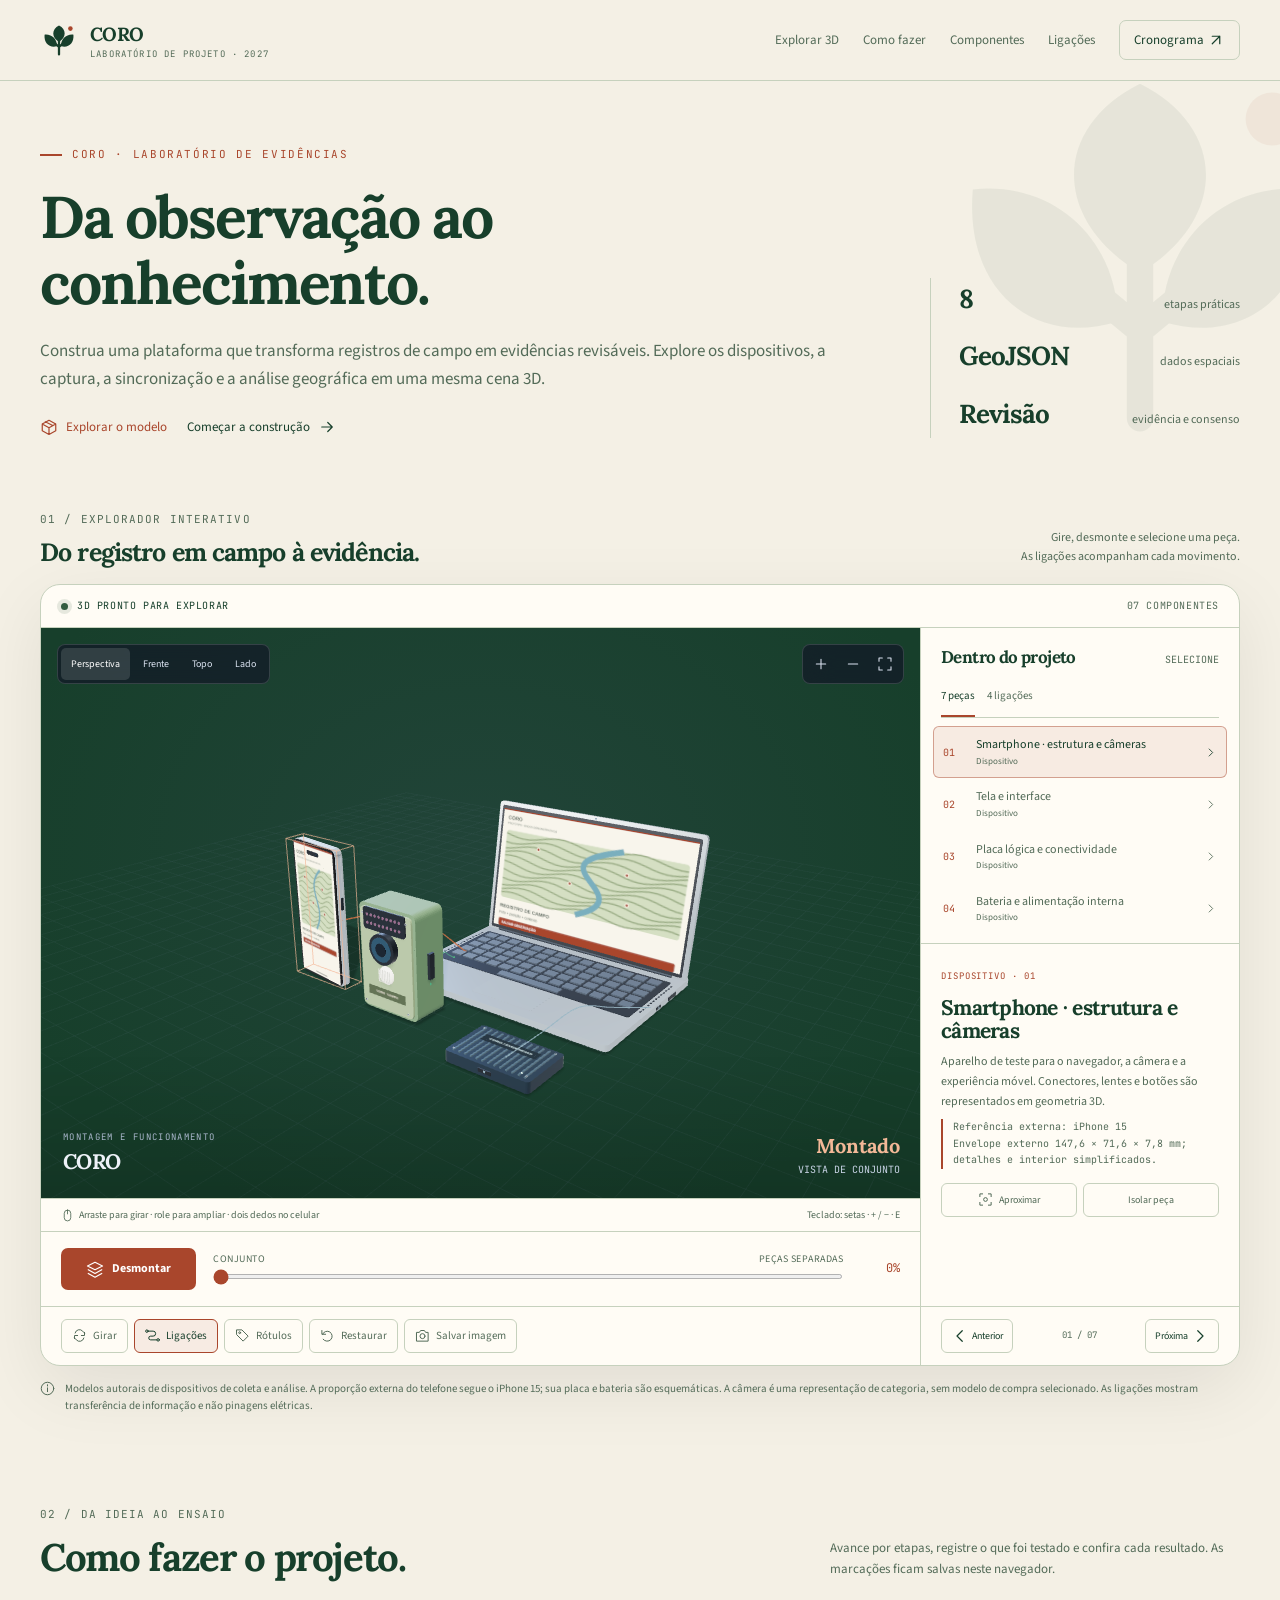
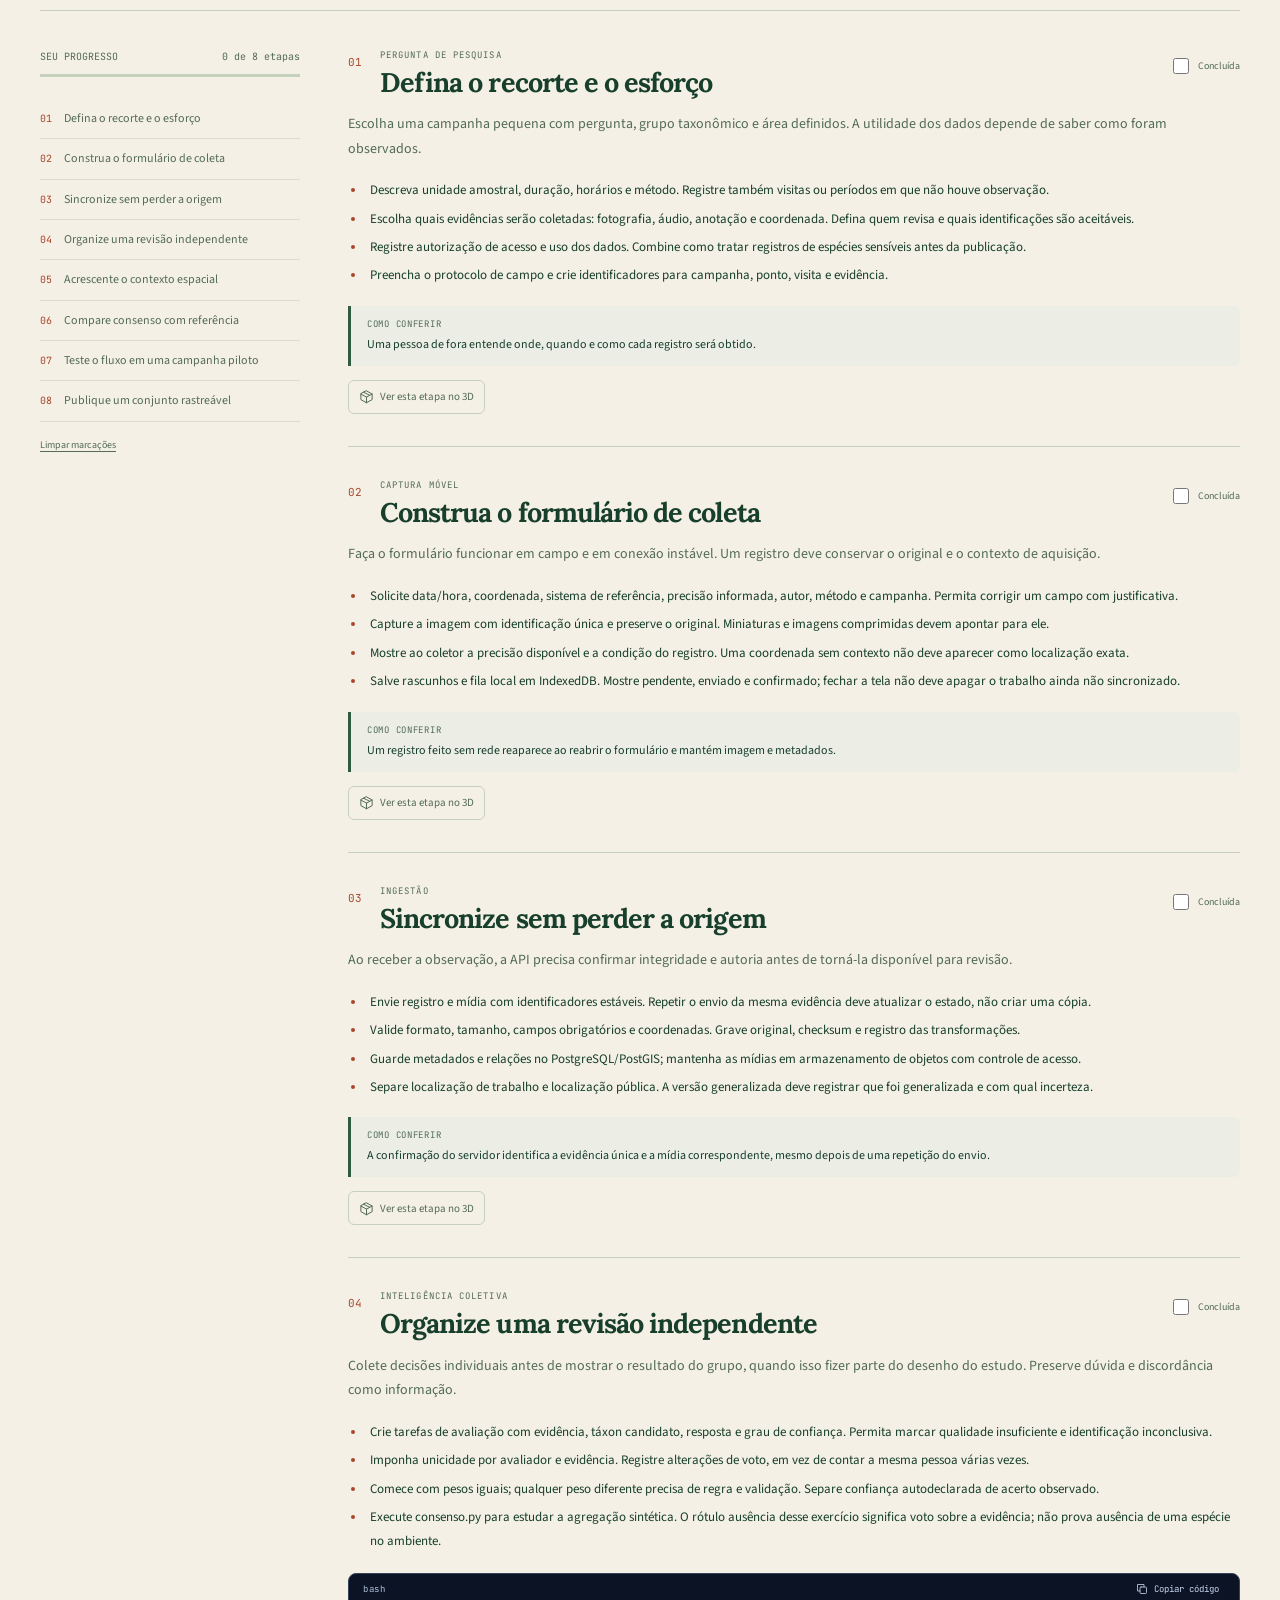
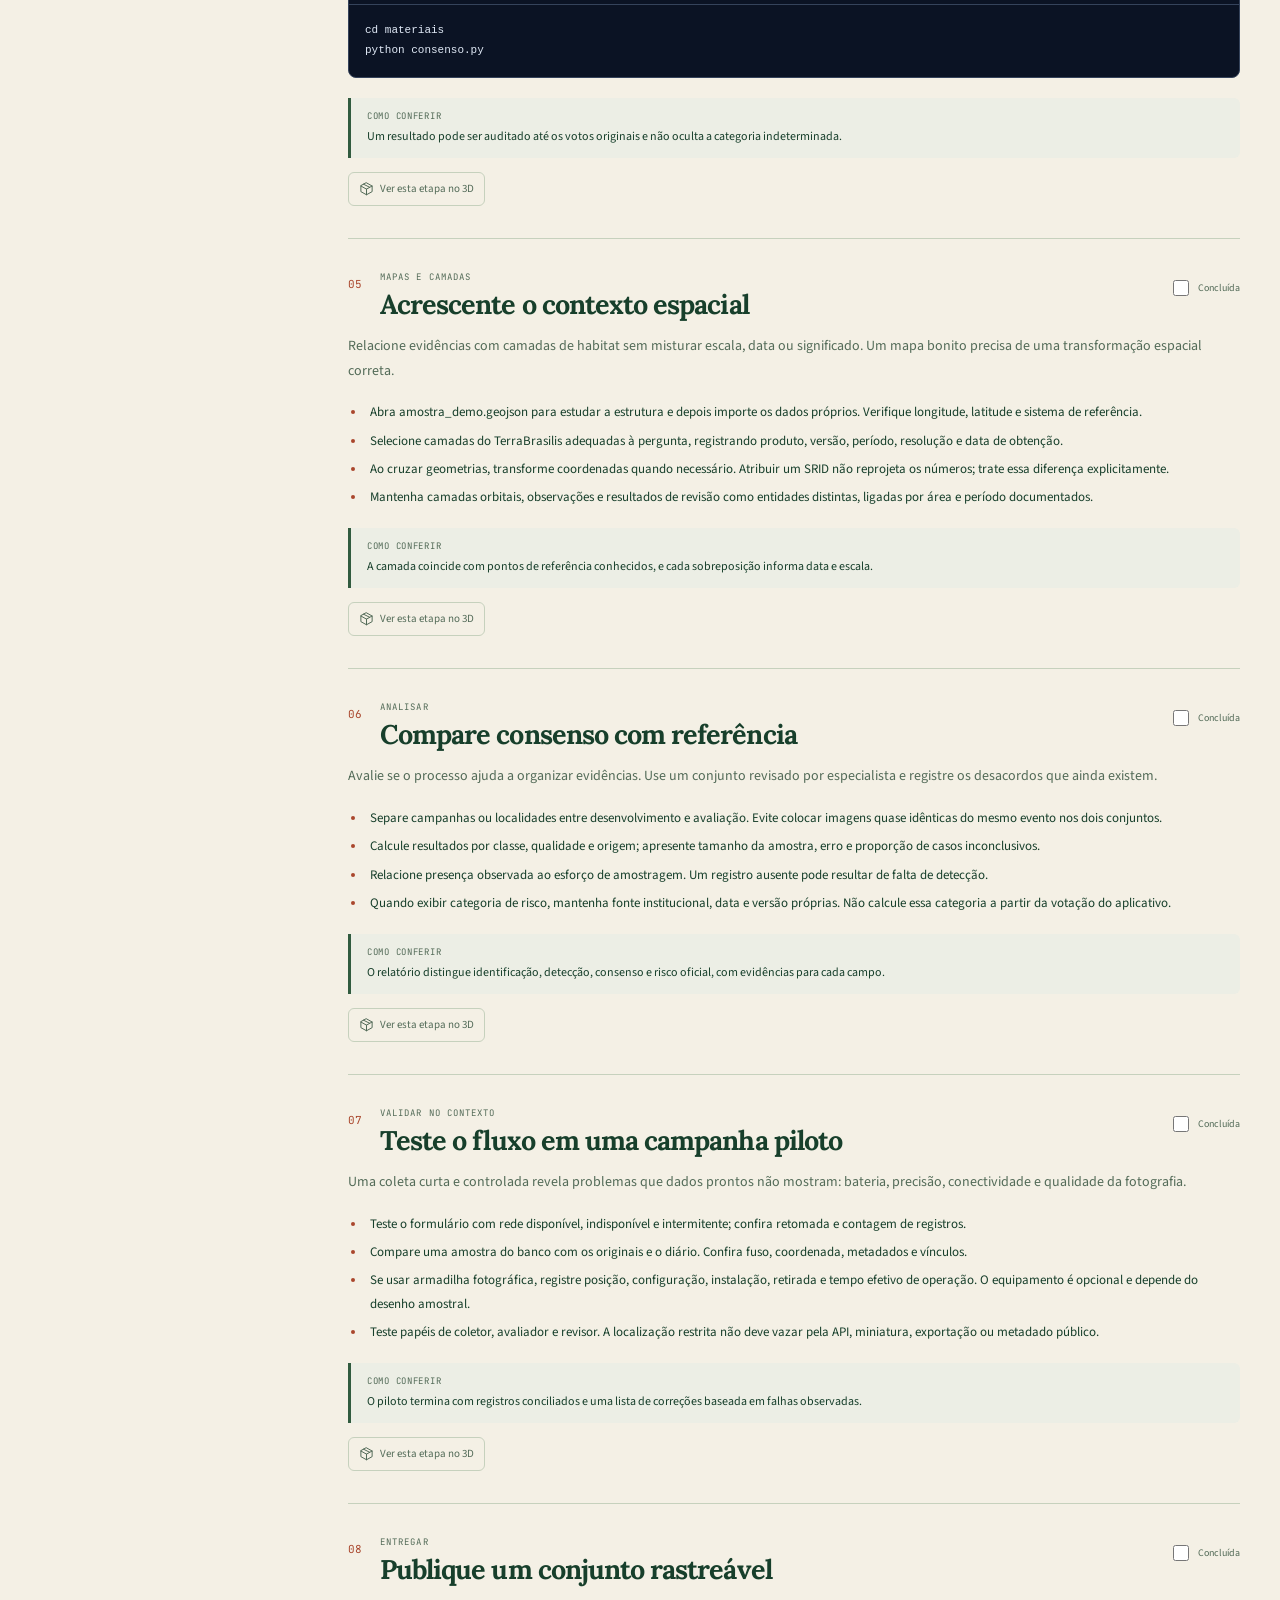
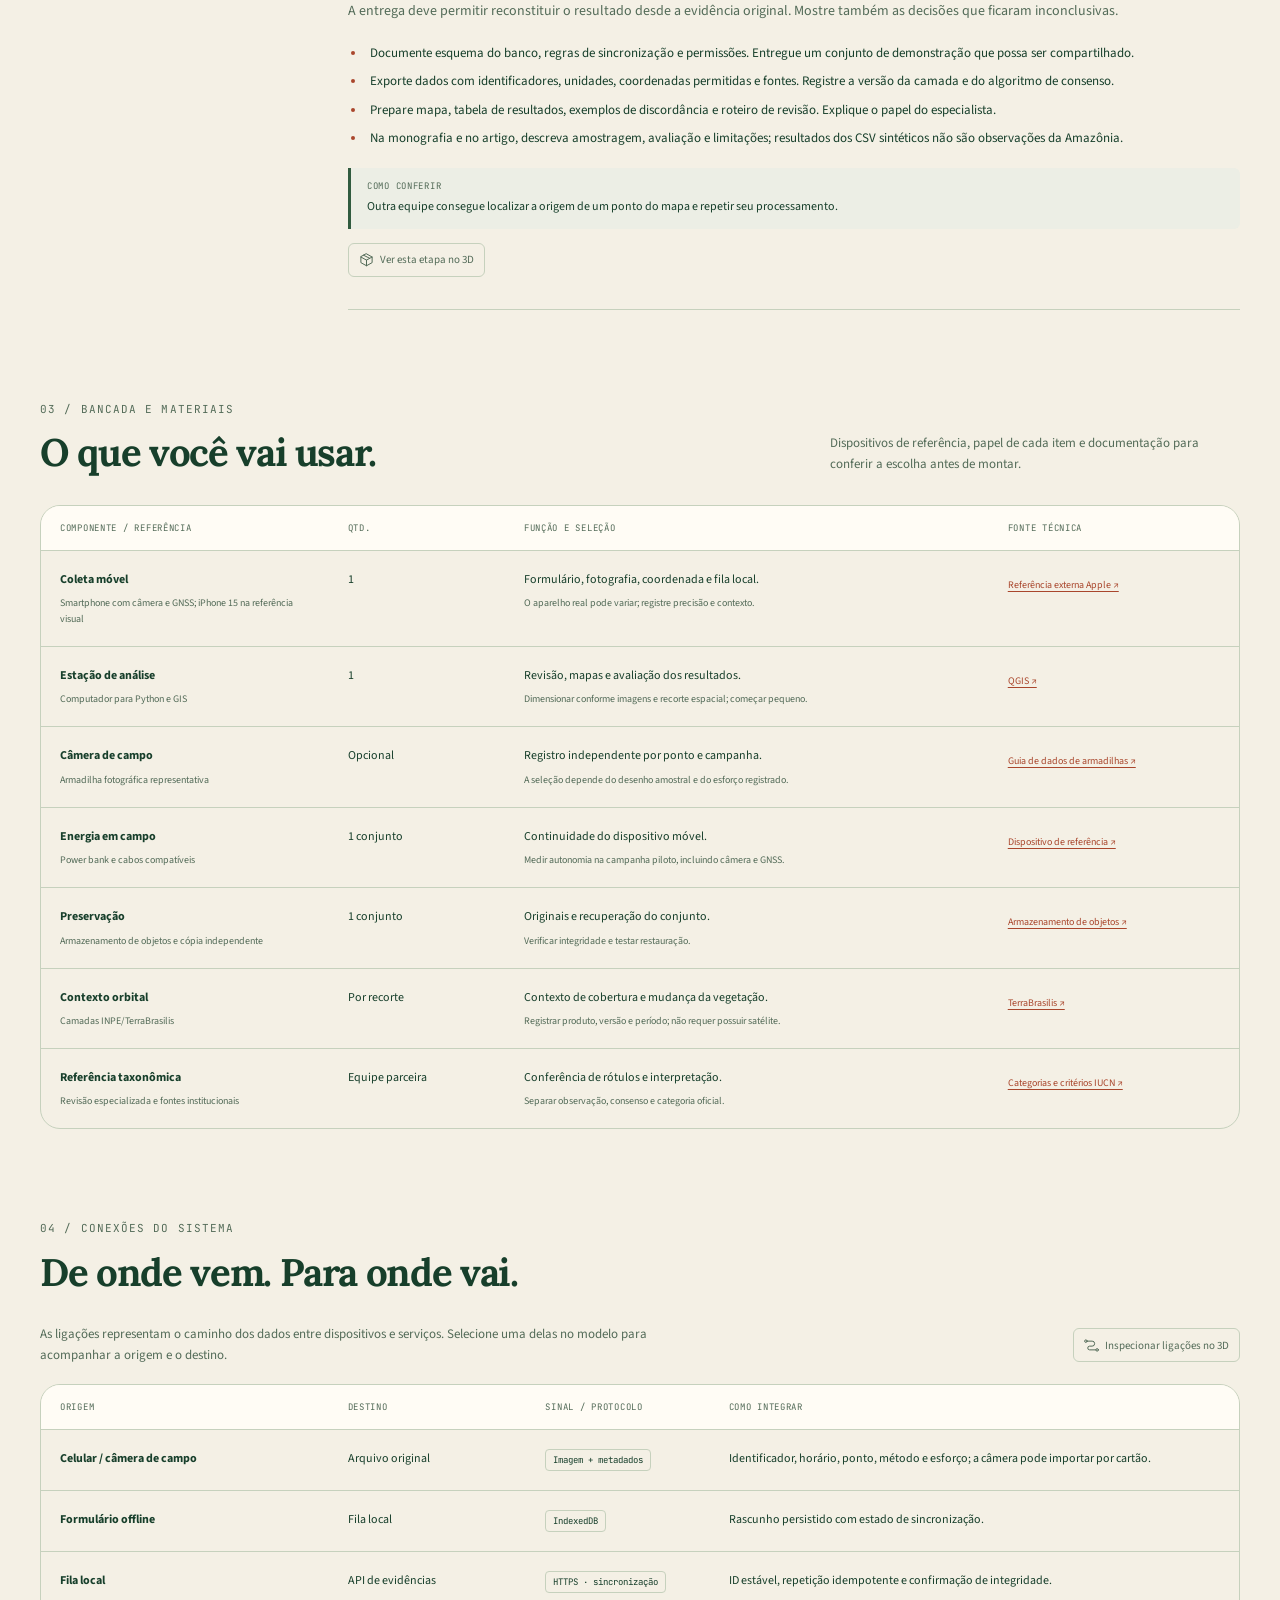
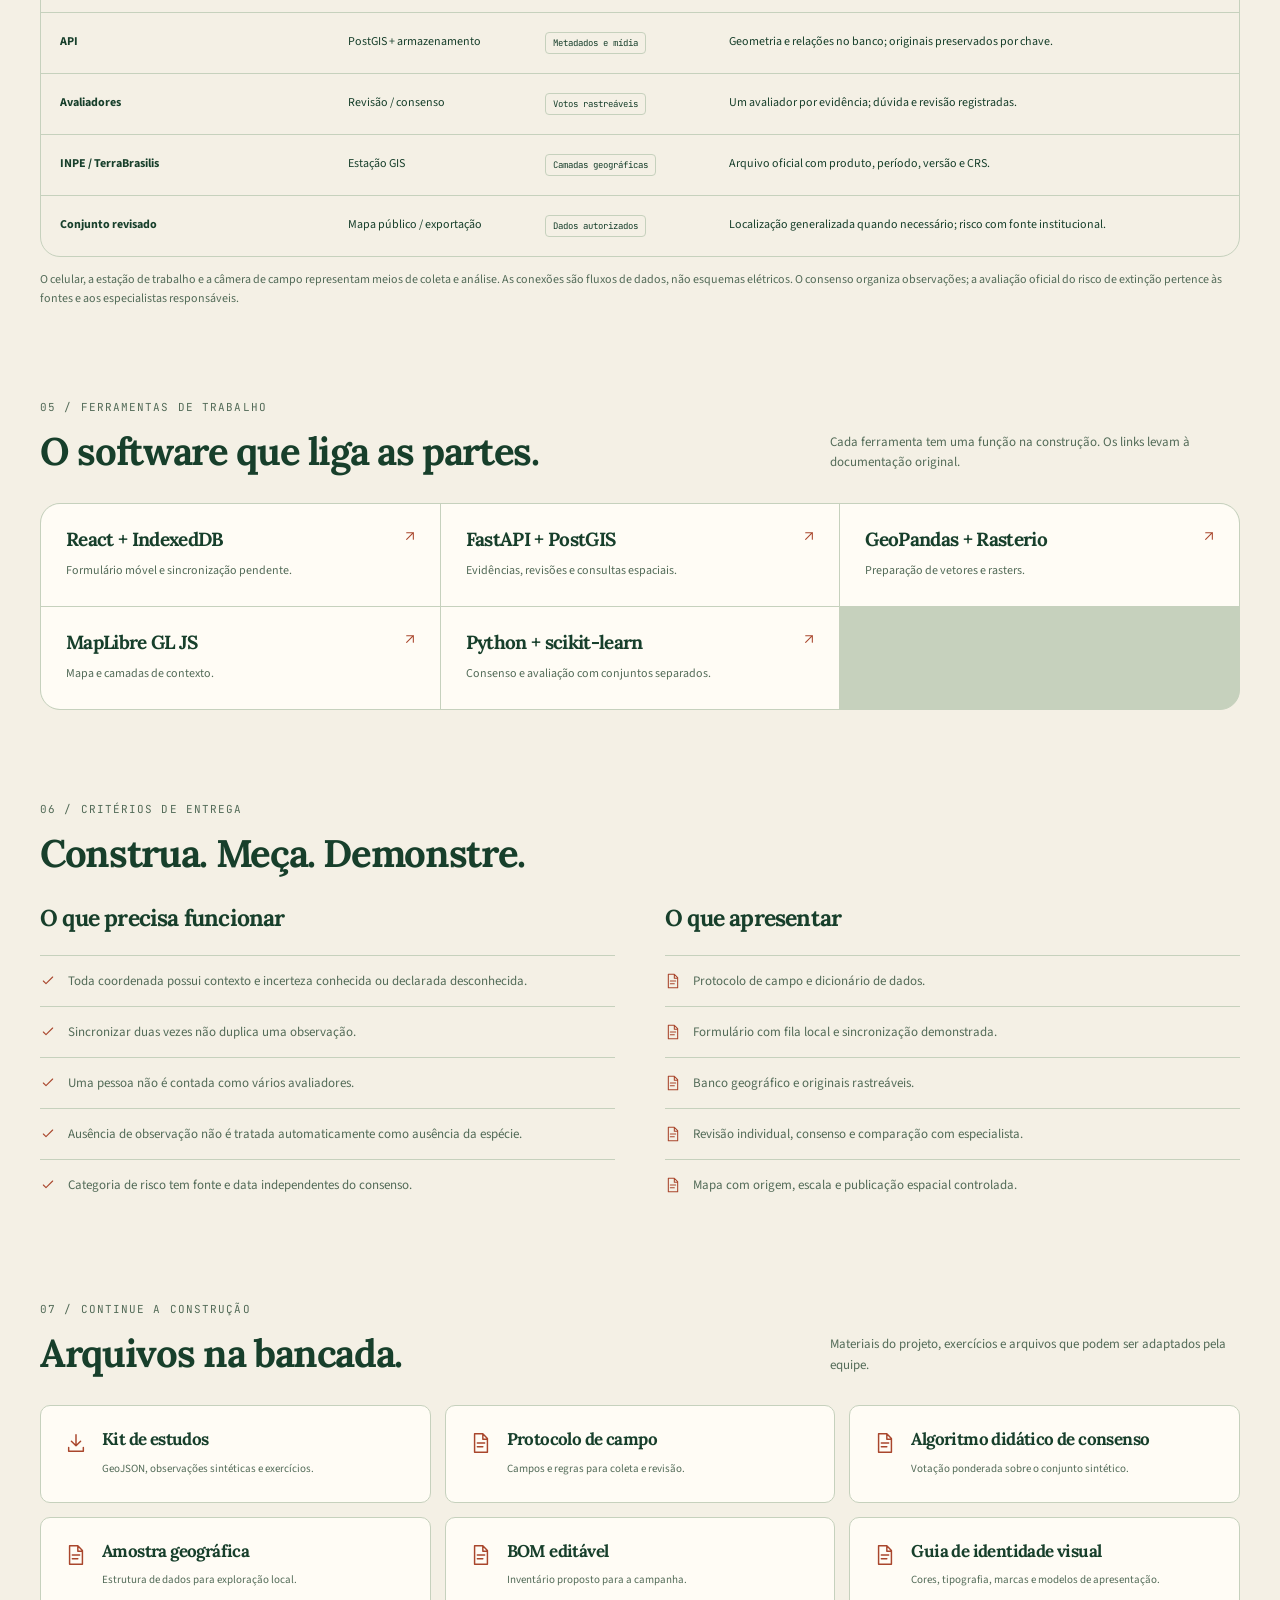
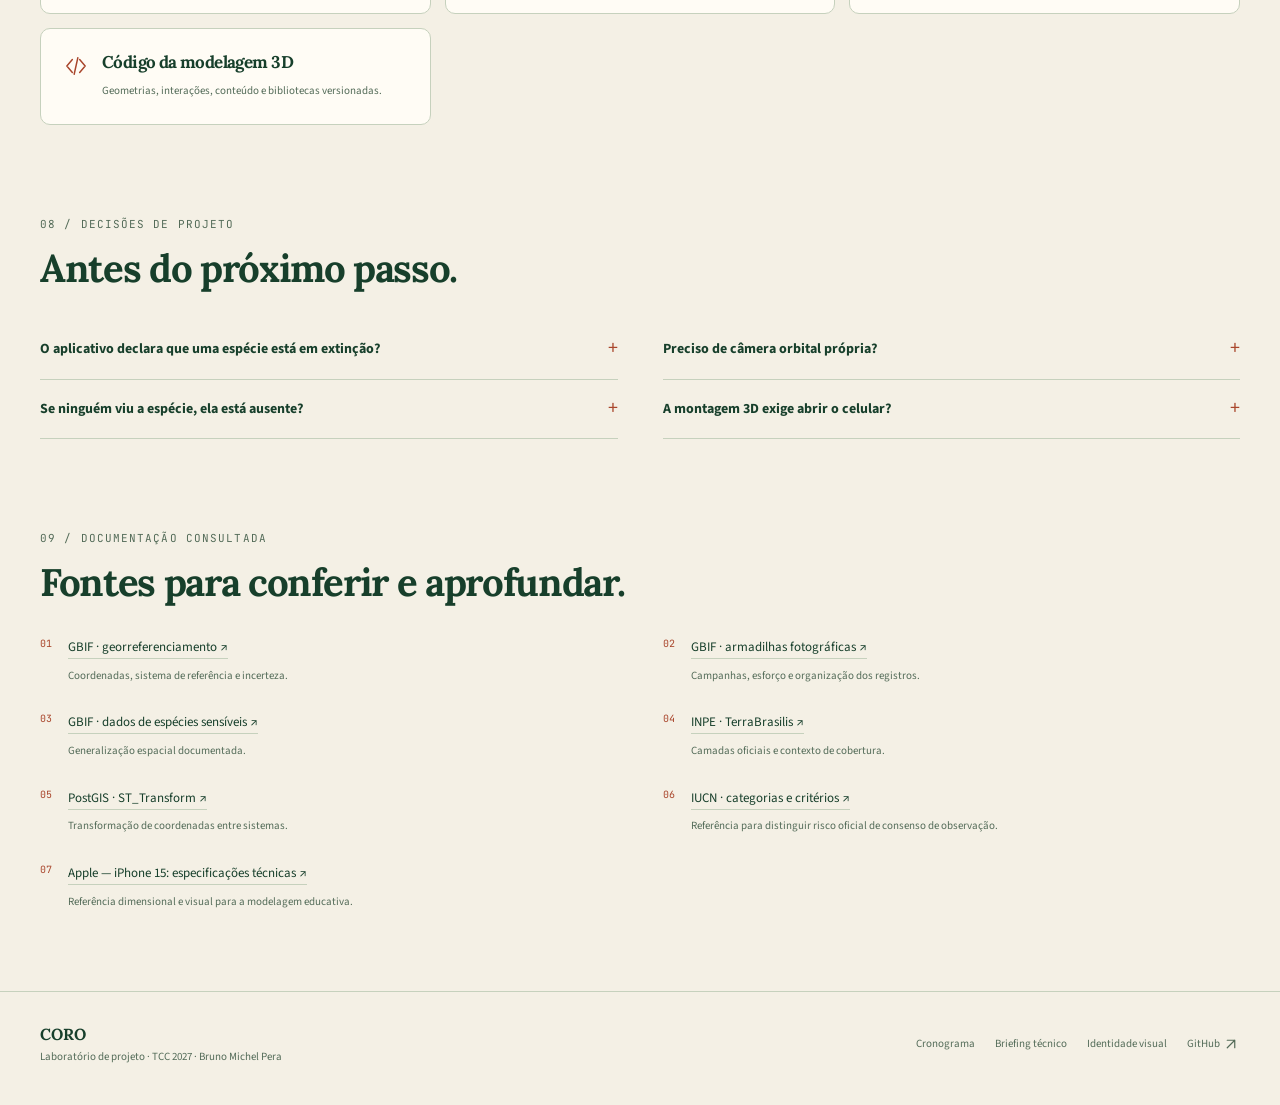
==== laboratorio-3d/index.html @ 73121fd9 "Adiciona laboratório 3D e simplifica cronograma de 2027" ====
<!DOCTYPE html>
<html lang="pt-BR"><head><meta charset="UTF-8"><meta name="viewport" content="width=device-width,initial-scale=1"><meta name="theme-color" content="#F4F0E5"><title>CORO · Laboratório 3D e guia de construção</title><meta name="description" content="Construa uma plataforma que transforma registros de campo em evidências revisáveis. Explore os dispositivos, a captura, a sincronização e a análise geográfica em uma mesma cena 3D."><link rel="icon" href="../identidade-visual/assets/simbolo.svg" type="image/svg+xml"><link rel="canonical" href="https://perabru.github.io/coro-amazonia/laboratorio-3d/"><link rel="stylesheet" href="style.css"><style>@font-face{font-family:'Lora';src:url('../identidade-visual/fontes/lora.woff') format('woff');font-display:swap;font-weight:100 900}
@font-face{font-family:'Source Sans 3';src:url('../identidade-visual/fontes/source-sans-3.woff') format('woff');font-display:swap;font-weight:100 900}
@font-face{font-family:'JetBrains Mono';src:url('../identidade-visual/fontes/jetbrains-mono.woff') format('woff');font-display:swap;font-weight:100 900}
:root{--bg:#F4F0E5;--panel:#FFFCF5;--ink:#173F2B;--muted:#536B58;--line:#C6D1BD;--accent:#A9462C;--second:#315B3F;--paper:#F4F0E5;--dark:#173F2B;--accent-ink:#FFFFFF;--stage-accent:#F3B897;--display:'Lora';--body:'Source Sans 3';--mono:'JetBrains Mono'}</style><script type="importmap">{"imports":{"three":"./vendor/three.module.min.js"}}</script></head>
<body data-project="coro-amazonia"><a class="skip" href="#como-fazer">Pular para o passo a passo</a>
<header class="site-header"><div class="wrap header-inner"><a class="brand" href="../"><img src="../identidade-visual/assets/simbolo.svg" alt=""><span><strong>CORO</strong><small>Laboratório de projeto · 2027</small></span></a><nav class="nav-links" id="nav-links" aria-label="Navegação do laboratório"><a href="#explorar">Explorar 3D</a><a href="#como-fazer">Como fazer</a><a href="#componentes">Componentes</a><a href="#ligacoes">Ligações</a><a class="back-link" href="../">Cronograma <svg viewBox="0 0 24 24" fill="none" stroke="currentColor" stroke-width="1.6" stroke-linecap="round" stroke-linejoin="round" aria-hidden="true"><path d="M7 17 17 7M7 7h10v10"/></svg></a></nav><button class="menu-toggle" id="menu-toggle" aria-label="Abrir navegação" aria-controls="nav-links" aria-expanded="false"><svg viewBox="0 0 24 24" fill="none" stroke="currentColor" stroke-width="1.6" stroke-linecap="round" stroke-linejoin="round" aria-hidden="true"><path d="M4 6h16M4 12h16M4 18h16"/></svg></button></div></header>
<main><section class="hero"><div class="wrap hero-grid"><div><span class="eyebrow">CORO · laboratório de evidências</span><h1>Da observação ao conhecimento.</h1><p class="lede">Construa uma plataforma que transforma registros de campo em evidências revisáveis. Explore os dispositivos, a captura, a sincronização e a análise geográfica em uma mesma cena 3D.</p><div class="hero-links"><a href="#explorar"><svg viewBox="0 0 24 24" fill="none" stroke="currentColor" stroke-width="1.6" stroke-linecap="round" stroke-linejoin="round" aria-hidden="true"><path d="m12 3 9 5v9l-9 5-9-5V8Z M3 8l9 5 9-5m-9 5v9m-5-17 10 5"/></svg>Explorar o modelo</a><a href="#como-fazer">Começar a construção <svg viewBox="0 0 24 24" fill="none" stroke="currentColor" stroke-width="1.6" stroke-linecap="round" stroke-linejoin="round" aria-hidden="true"><path d="M5 12h14m-6-6 6 6-6 6"/></svg></a></div></div><div class="hero-side"><div class="metric"><strong>8</strong><span>etapas práticas</span></div><div class="metric"><strong>GeoJSON</strong><span>dados espaciais</span></div><div class="metric"><strong>Revisão</strong><span>evidência e consenso</span></div></div></div></section>
<div class="wrap"><section id="explorar" aria-labelledby="lab-title"><div class="lab-header"><div><span class="section-label">01 / Explorador interativo</span><h2 id="lab-title">Do registro em campo à evidência.</h2></div><p>Gire, desmonte e selecione uma peça.<br>As ligações acompanham cada movimento.</p></div>
<div class="lab-frame" id="lab-frame"><div class="lab-topbar"><span class="live-label"><i class="status-dot" aria-hidden="true"></i><span id="viewer-status" role="status">PREPARANDO O MODELO 3D</span></span><span class="muted" id="part-counter">MODELO EDUCATIVO</span></div><div class="lab-body"><div class="stage-column"><div class="stage" id="stage"><canvas id="scene" tabindex="0" aria-label="Visualização 3D carregando"></canvas><div class="canvas-labels" id="label-layer"></div><div class="camera-tools"><div class="segmented" aria-label="Vistas da câmera"><button data-camera="perspective" aria-pressed="true">Perspectiva</button><button data-camera="front" aria-pressed="false">Frente</button><button data-camera="top" aria-pressed="false">Topo</button><button data-camera="side" aria-pressed="false">Lado</button></div><div class="camera-actions"><button id="zoom-in" aria-label="Aproximar" title="Aproximar"><svg viewBox="0 0 24 24" fill="none" stroke="currentColor" stroke-width="1.6" stroke-linecap="round" stroke-linejoin="round" aria-hidden="true"><path d="M12 5v14M5 12h14"/></svg></button><button id="zoom-out" aria-label="Afastar" title="Afastar"><svg viewBox="0 0 24 24" fill="none" stroke="currentColor" stroke-width="1.6" stroke-linecap="round" stroke-linejoin="round" aria-hidden="true"><path d="M5 12h14"/></svg></button><button id="fullscreen" aria-label="Tela cheia" title="Tela cheia" aria-pressed="false"><svg viewBox="0 0 24 24" fill="none" stroke="currentColor" stroke-width="1.6" stroke-linecap="round" stroke-linejoin="round" aria-hidden="true"><path d="M8 3H3v5m13-5h5v5M3 16v5h5m13-5v5h-5"/></svg></button></div></div><div class="stage-brand"><span>Montagem e funcionamento</span><strong>CORO</strong></div><div class="stage-badge"><span id="assembly-value">Montado</span><div id="assembly-caption">VISTA DE CONJUNTO</div></div><div class="viewer-message" id="viewer-message"><div><div class="loader-ring"></div><h3>Preparando o laboratório</h3><p>Carregando as peças e os controles da visualização 3D.</p></div></div><noscript><div class="viewer-message"><div><h3>Ative o JavaScript para explorar o 3D</h3><p>O guia completo de construção permanece disponível abaixo.</p></div></div></noscript></div><div class="stage-hint"><span><svg viewBox="0 0 24 24" fill="none" stroke="currentColor" stroke-width="1.6" stroke-linecap="round" stroke-linejoin="round" aria-hidden="true"><rect x="6" y="2" width="12" height="20" rx="6"/><path d="M12 2v7"/></svg>Arraste para girar · role para ampliar · dois dedos no celular</span><span class="keyboard-hint">Teclado: setas · + / − · E</span></div><div class="explosion-control"><button class="primary-button" id="explode-button"><svg viewBox="0 0 24 24" fill="none" stroke="currentColor" stroke-width="1.6" stroke-linecap="round" stroke-linejoin="round" aria-hidden="true"><path d="m12 3 10 5-10 5L2 8Zm-9 10 9 5 9-5M3 18l9 5 9-5"/></svg><span id="explode-label">Desmontar</span></button><div class="explosion-range"><label for="explode"><span>CONJUNTO</span><span>PEÇAS SEPARADAS</span></label><input type="range" id="explode" min="0" max="100" value="0" step="1" aria-label="Nível de desmontagem"></div><output id="explode-output" for="explode">0%</output></div><div class="viewer-controls"><button class="control-button" id="spin" aria-pressed="false"><svg viewBox="0 0 24 24" fill="none" stroke="currentColor" stroke-width="1.6" stroke-linecap="round" stroke-linejoin="round" aria-hidden="true"><path d="M20 7v5h-5M4 17v-5h5M5 8a7 7 0 0 1 12-3l3 3M4 16l3 3a7 7 0 0 0 12-3"/></svg>Girar</button><button class="control-button" id="wires" aria-pressed="true"><svg viewBox="0 0 24 24" fill="none" stroke="currentColor" stroke-width="1.6" stroke-linecap="round" stroke-linejoin="round" aria-hidden="true"><path d="M5 5h8a4 4 0 0 1 0 8H9a3 3 0 0 0 0 6h10"/><circle cx="3" cy="5" r="2"/><circle cx="21" cy="19" r="2"/></svg>Ligações</button><button class="control-button" id="labels" aria-pressed="false"><svg viewBox="0 0 24 24" fill="none" stroke="currentColor" stroke-width="1.6" stroke-linecap="round" stroke-linejoin="round" aria-hidden="true"><path d="M3 3h8l10 10-8 8L3 11Z"/><circle cx="7.5" cy="7.5" r="1.5"/></svg>Rótulos</button><button class="control-button" id="reset-view"><svg viewBox="0 0 24 24" fill="none" stroke="currentColor" stroke-width="1.6" stroke-linecap="round" stroke-linejoin="round" aria-hidden="true"><path d="M3 4v6h6M4 10a8 8 0 1 1 1 8"/></svg>Restaurar</button><button class="control-button" id="save-image"><svg viewBox="0 0 24 24" fill="none" stroke="currentColor" stroke-width="1.6" stroke-linecap="round" stroke-linejoin="round" aria-hidden="true"><path d="M3 7h4l2-3h6l2 3h4v14H3Z"/><circle cx="12" cy="13" r="4"/></svg>Salvar imagem</button></div></div>
<aside class="inspector" aria-label="Inspeção do modelo"><div class="inspector-heading"><h3>Dentro do projeto</h3><span>SELECIONE</span></div><div class="inspector-tabs" role="tablist" aria-label="Inspecionar"><button id="tab-parts" role="tab" aria-controls="part-list" aria-selected="true"><span id="parts-count">Peças</span></button><button id="tab-connections" role="tab" aria-controls="connection-list" aria-selected="false" tabindex="-1"><span id="connections-count">Ligações</span></button></div><div class="part-list" id="part-list" role="tabpanel" aria-labelledby="tab-parts"></div><div class="connection-list" id="connection-list" role="tabpanel" aria-labelledby="tab-connections" hidden></div><div class="part-detail" id="part-detail"><span class="detail-kicker">Explore</span><h4>Selecione uma peça</h4><p>Conheça a função, o dispositivo de referência e as dimensões de cada componente.</p></div><div class="tour-nav"><button id="tour-prev" aria-label="Componente anterior"><svg viewBox="0 0 24 24" fill="none" stroke="currentColor" stroke-width="1.6" stroke-linecap="round" stroke-linejoin="round" aria-hidden="true"><path d="m15 5-7 7 7 7"/></svg>Anterior</button><span id="tour-position">— / —</span><button id="tour-next" aria-label="Próximo componente">Próxima<svg viewBox="0 0 24 24" fill="none" stroke="currentColor" stroke-width="1.6" stroke-linecap="round" stroke-linejoin="round" aria-hidden="true"><path d="m9 5 7 7-7 7"/></svg></button></div></aside></div></div>
<div class="model-note"><svg viewBox="0 0 24 24" fill="none" stroke="currentColor" stroke-width="1.6" stroke-linecap="round" stroke-linejoin="round" aria-hidden="true"><circle cx="12" cy="12" r="10"/><path d="M12 11v6m0-11v2"/></svg><p id="model-note-text">O celular, a estação de trabalho e a câmera de campo representam meios de coleta e análise. As conexões são fluxos de dados, não esquemas elétricos. O consenso organiza observações; a avaliação oficial do risco de extinção pertence às fontes e aos especialistas responsáveis.</p></div><p class="sr-only" id="selection-announcement" aria-live="polite"></p></section>
<section class="section" id="como-fazer" aria-labelledby="workflow-title"><div class="section-heading"><div><span class="section-label">02 / Da ideia ao ensaio</span><h2 id="workflow-title">Como fazer o projeto.</h2></div><p>Avance por etapas, registre o que foi testado e confira cada resultado. As marcações ficam salvas neste navegador.</p></div><div class="section-rule"></div><div class="workflow"><aside class="workflow-nav" aria-label="Etapas de construção"><div class="progress-heading"><span>SEU PROGRESSO</span><span id="progress-text">0 de 8 etapas</span></div><div class="progress-track"><span id="progress-bar"></span></div><nav><a href="#etapa-1"><span>01</span><span>Defina o recorte e o esforço</span></a><a href="#etapa-2"><span>02</span><span>Construa o formulário de coleta</span></a><a href="#etapa-3"><span>03</span><span>Sincronize sem perder a origem</span></a><a href="#etapa-4"><span>04</span><span>Organize uma revisão independente</span></a><a href="#etapa-5"><span>05</span><span>Acrescente o contexto espacial</span></a><a href="#etapa-6"><span>06</span><span>Compare consenso com referência</span></a><a href="#etapa-7"><span>07</span><span>Teste o fluxo em uma campanha piloto</span></a><a href="#etapa-8"><span>08</span><span>Publique um conjunto rastreável</span></a></nav><button class="reset-progress" id="reset-progress">Limpar marcações</button></aside><div><article class="step" id="etapa-1"><div class="step-title"><span class="step-number">01</span><div class="step-title-content"><p class="step-kicker">Pergunta de pesquisa</p><h3>Defina o recorte e o esforço</h3></div><label class="check-button"><input type="checkbox" data-step-check="etapa-1" aria-label="Marcar etapa 1: Defina o recorte e o esforço"><span>Concluída</span></label></div><p>Escolha uma campanha pequena com pergunta, grupo taxonômico e área definidos. A utilidade dos dados depende de saber como foram observados.</p><ul><li>Descreva unidade amostral, duração, horários e método. Registre também visitas ou períodos em que não houve observação.</li><li>Escolha quais evidências serão coletadas: fotografia, áudio, anotação e coordenada. Defina quem revisa e quais identificações são aceitáveis.</li><li>Registre autorização de acesso e uso dos dados. Combine como tratar registros de espécies sensíveis antes da publicação.</li><li>Preencha o protocolo de campo e crie identificadores para campanha, ponto, visita e evidência.</li></ul><div class="acceptance"><strong>Como conferir</strong>Uma pessoa de fora entende onde, quando e como cada registro será obtido.</div><button class="control-button step-view" data-view-parts="phone_frame,field_camera,workstation"><svg viewBox="0 0 24 24" fill="none" stroke="currentColor" stroke-width="1.6" stroke-linecap="round" stroke-linejoin="round" aria-hidden="true"><path d="m12 3 9 5v9l-9 5-9-5V8Z M3 8l9 5 9-5m-9 5v9m-5-17 10 5"/></svg>Ver esta etapa no 3D</button></article><article class="step" id="etapa-2"><div class="step-title"><span class="step-number">02</span><div class="step-title-content"><p class="step-kicker">Captura móvel</p><h3>Construa o formulário de coleta</h3></div><label class="check-button"><input type="checkbox" data-step-check="etapa-2" aria-label="Marcar etapa 2: Construa o formulário de coleta"><span>Concluída</span></label></div><p>Faça o formulário funcionar em campo e em conexão instável. Um registro deve conservar o original e o contexto de aquisição.</p><ul><li>Solicite data/hora, coordenada, sistema de referência, precisão informada, autor, método e campanha. Permita corrigir um campo com justificativa.</li><li>Capture a imagem com identificação única e preserve o original. Miniaturas e imagens comprimidas devem apontar para ele.</li><li>Mostre ao coletor a precisão disponível e a condição do registro. Uma coordenada sem contexto não deve aparecer como localização exata.</li><li>Salve rascunhos e fila local em IndexedDB. Mostre pendente, enviado e confirmado; fechar a tela não deve apagar o trabalho ainda não sincronizado.</li></ul><div class="acceptance"><strong>Como conferir</strong>Um registro feito sem rede reaparece ao reabrir o formulário e mantém imagem e metadados.</div><button class="control-button step-view" data-view-parts="phone_frame,phone_display,phone_board,phone_battery"><svg viewBox="0 0 24 24" fill="none" stroke="currentColor" stroke-width="1.6" stroke-linecap="round" stroke-linejoin="round" aria-hidden="true"><path d="m12 3 9 5v9l-9 5-9-5V8Z M3 8l9 5 9-5m-9 5v9m-5-17 10 5"/></svg>Ver esta etapa no 3D</button></article><article class="step" id="etapa-3"><div class="step-title"><span class="step-number">03</span><div class="step-title-content"><p class="step-kicker">Ingestão</p><h3>Sincronize sem perder a origem</h3></div><label class="check-button"><input type="checkbox" data-step-check="etapa-3" aria-label="Marcar etapa 3: Sincronize sem perder a origem"><span>Concluída</span></label></div><p>Ao receber a observação, a API precisa confirmar integridade e autoria antes de torná-la disponível para revisão.</p><ul><li>Envie registro e mídia com identificadores estáveis. Repetir o envio da mesma evidência deve atualizar o estado, não criar uma cópia.</li><li>Valide formato, tamanho, campos obrigatórios e coordenadas. Grave original, checksum e registro das transformações.</li><li>Guarde metadados e relações no PostgreSQL/PostGIS; mantenha as mídias em armazenamento de objetos com controle de acesso.</li><li>Separe localização de trabalho e localização pública. A versão generalizada deve registrar que foi generalizada e com qual incerteza.</li></ul><div class="acceptance"><strong>Como conferir</strong>A confirmação do servidor identifica a evidência única e a mídia correspondente, mesmo depois de uma repetição do envio.</div><button class="control-button step-view" data-view-parts="phone_display,storage,workstation"><svg viewBox="0 0 24 24" fill="none" stroke="currentColor" stroke-width="1.6" stroke-linecap="round" stroke-linejoin="round" aria-hidden="true"><path d="m12 3 9 5v9l-9 5-9-5V8Z M3 8l9 5 9-5m-9 5v9m-5-17 10 5"/></svg>Ver esta etapa no 3D</button></article><article class="step" id="etapa-4"><div class="step-title"><span class="step-number">04</span><div class="step-title-content"><p class="step-kicker">Inteligência coletiva</p><h3>Organize uma revisão independente</h3></div><label class="check-button"><input type="checkbox" data-step-check="etapa-4" aria-label="Marcar etapa 4: Organize uma revisão independente"><span>Concluída</span></label></div><p>Colete decisões individuais antes de mostrar o resultado do grupo, quando isso fizer parte do desenho do estudo. Preserve dúvida e discordância como informação.</p><ul><li>Crie tarefas de avaliação com evidência, táxon candidato, resposta e grau de confiança. Permita marcar qualidade insuficiente e identificação inconclusiva.</li><li>Imponha unicidade por avaliador e evidência. Registre alterações de voto, em vez de contar a mesma pessoa várias vezes.</li><li>Comece com pesos iguais; qualquer peso diferente precisa de regra e validação. Separe confiança autodeclarada de acerto observado.</li><li>Execute consenso.py para estudar a agregação sintética. O rótulo ausência desse exercício significa voto sobre a evidência; não prova ausência de uma espécie no ambiente.</li></ul><div class="code-block"><div class="code-top"><span>bash</span><button class="copy-code" data-copy-code="code-etapa-4"><svg viewBox="0 0 24 24" fill="none" stroke="currentColor" stroke-width="1.6" stroke-linecap="round" stroke-linejoin="round" aria-hidden="true"><rect x="8" y="8" width="13" height="13" rx="2"/><path d="M16 8V3H3v13h5"/></svg>Copiar código</button></div><pre><code id="code-etapa-4">cd materiais
python consenso.py</code></pre></div><div class="acceptance"><strong>Como conferir</strong>Um resultado pode ser auditado até os votos originais e não oculta a categoria indeterminada.</div><button class="control-button step-view" data-view-parts="workstation,phone_display"><svg viewBox="0 0 24 24" fill="none" stroke="currentColor" stroke-width="1.6" stroke-linecap="round" stroke-linejoin="round" aria-hidden="true"><path d="m12 3 9 5v9l-9 5-9-5V8Z M3 8l9 5 9-5m-9 5v9m-5-17 10 5"/></svg>Ver esta etapa no 3D</button></article><article class="step" id="etapa-5"><div class="step-title"><span class="step-number">05</span><div class="step-title-content"><p class="step-kicker">Mapas e camadas</p><h3>Acrescente o contexto espacial</h3></div><label class="check-button"><input type="checkbox" data-step-check="etapa-5" aria-label="Marcar etapa 5: Acrescente o contexto espacial"><span>Concluída</span></label></div><p>Relacione evidências com camadas de habitat sem misturar escala, data ou significado. Um mapa bonito precisa de uma transformação espacial correta.</p><ul><li>Abra amostra_demo.geojson para estudar a estrutura e depois importe os dados próprios. Verifique longitude, latitude e sistema de referência.</li><li>Selecione camadas do TerraBrasilis adequadas à pergunta, registrando produto, versão, período, resolução e data de obtenção.</li><li>Ao cruzar geometrias, transforme coordenadas quando necessário. Atribuir um SRID não reprojeta os números; trate essa diferença explicitamente.</li><li>Mantenha camadas orbitais, observações e resultados de revisão como entidades distintas, ligadas por área e período documentados.</li></ul><div class="acceptance"><strong>Como conferir</strong>A camada coincide com pontos de referência conhecidos, e cada sobreposição informa data e escala.</div><button class="control-button step-view" data-view-parts="workstation,storage"><svg viewBox="0 0 24 24" fill="none" stroke="currentColor" stroke-width="1.6" stroke-linecap="round" stroke-linejoin="round" aria-hidden="true"><path d="m12 3 9 5v9l-9 5-9-5V8Z M3 8l9 5 9-5m-9 5v9m-5-17 10 5"/></svg>Ver esta etapa no 3D</button></article><article class="step" id="etapa-6"><div class="step-title"><span class="step-number">06</span><div class="step-title-content"><p class="step-kicker">Analisar</p><h3>Compare consenso com referência</h3></div><label class="check-button"><input type="checkbox" data-step-check="etapa-6" aria-label="Marcar etapa 6: Compare consenso com referência"><span>Concluída</span></label></div><p>Avalie se o processo ajuda a organizar evidências. Use um conjunto revisado por especialista e registre os desacordos que ainda existem.</p><ul><li>Separe campanhas ou localidades entre desenvolvimento e avaliação. Evite colocar imagens quase idênticas do mesmo evento nos dois conjuntos.</li><li>Calcule resultados por classe, qualidade e origem; apresente tamanho da amostra, erro e proporção de casos inconclusivos.</li><li>Relacione presença observada ao esforço de amostragem. Um registro ausente pode resultar de falta de detecção.</li><li>Quando exibir categoria de risco, mantenha fonte institucional, data e versão próprias. Não calcule essa categoria a partir da votação do aplicativo.</li></ul><div class="acceptance"><strong>Como conferir</strong>O relatório distingue identificação, detecção, consenso e risco oficial, com evidências para cada campo.</div><button class="control-button step-view" data-view-parts="workstation,field_camera"><svg viewBox="0 0 24 24" fill="none" stroke="currentColor" stroke-width="1.6" stroke-linecap="round" stroke-linejoin="round" aria-hidden="true"><path d="m12 3 9 5v9l-9 5-9-5V8Z M3 8l9 5 9-5m-9 5v9m-5-17 10 5"/></svg>Ver esta etapa no 3D</button></article><article class="step" id="etapa-7"><div class="step-title"><span class="step-number">07</span><div class="step-title-content"><p class="step-kicker">Validar no contexto</p><h3>Teste o fluxo em uma campanha piloto</h3></div><label class="check-button"><input type="checkbox" data-step-check="etapa-7" aria-label="Marcar etapa 7: Teste o fluxo em uma campanha piloto"><span>Concluída</span></label></div><p>Uma coleta curta e controlada revela problemas que dados prontos não mostram: bateria, precisão, conectividade e qualidade da fotografia.</p><ul><li>Teste o formulário com rede disponível, indisponível e intermitente; confira retomada e contagem de registros.</li><li>Compare uma amostra do banco com os originais e o diário. Confira fuso, coordenada, metadados e vínculos.</li><li>Se usar armadilha fotográfica, registre posição, configuração, instalação, retirada e tempo efetivo de operação. O equipamento é opcional e depende do desenho amostral.</li><li>Teste papéis de coletor, avaliador e revisor. A localização restrita não deve vazar pela API, miniatura, exportação ou metadado público.</li></ul><div class="acceptance"><strong>Como conferir</strong>O piloto termina com registros conciliados e uma lista de correções baseada em falhas observadas.</div><button class="control-button step-view" data-view-parts="phone_display,field_camera,storage"><svg viewBox="0 0 24 24" fill="none" stroke="currentColor" stroke-width="1.6" stroke-linecap="round" stroke-linejoin="round" aria-hidden="true"><path d="m12 3 9 5v9l-9 5-9-5V8Z M3 8l9 5 9-5m-9 5v9m-5-17 10 5"/></svg>Ver esta etapa no 3D</button></article><article class="step" id="etapa-8"><div class="step-title"><span class="step-number">08</span><div class="step-title-content"><p class="step-kicker">Entregar</p><h3>Publique um conjunto rastreável</h3></div><label class="check-button"><input type="checkbox" data-step-check="etapa-8" aria-label="Marcar etapa 8: Publique um conjunto rastreável"><span>Concluída</span></label></div><p>A entrega deve permitir reconstituir o resultado desde a evidência original. Mostre também as decisões que ficaram inconclusivas.</p><ul><li>Documente esquema do banco, regras de sincronização e permissões. Entregue um conjunto de demonstração que possa ser compartilhado.</li><li>Exporte dados com identificadores, unidades, coordenadas permitidas e fontes. Registre a versão da camada e do algoritmo de consenso.</li><li>Prepare mapa, tabela de resultados, exemplos de discordância e roteiro de revisão. Explique o papel do especialista.</li><li>Na monografia e no artigo, descreva amostragem, avaliação e limitações; resultados dos CSV sintéticos não são observações da Amazônia.</li></ul><div class="acceptance"><strong>Como conferir</strong>Outra equipe consegue localizar a origem de um ponto do mapa e repetir seu processamento.</div><button class="control-button step-view" data-view-parts="workstation,storage,phone_display"><svg viewBox="0 0 24 24" fill="none" stroke="currentColor" stroke-width="1.6" stroke-linecap="round" stroke-linejoin="round" aria-hidden="true"><path d="m12 3 9 5v9l-9 5-9-5V8Z M3 8l9 5 9-5m-9 5v9m-5-17 10 5"/></svg>Ver esta etapa no 3D</button></article></div></div></section>
<section class="section" id="componentes" aria-labelledby="components-title"><div class="section-heading"><div><span class="section-label">03 / Bancada e materiais</span><h2 id="components-title">O que você vai usar.</h2></div><p>Dispositivos de referência, papel de cada item e documentação para conferir a escolha antes de montar.</p></div><div class="table-shell"><table class="data-table"><thead><tr><th>Componente / referência</th><th>Qtd.</th><th>Função e seleção</th><th>Fonte técnica</th></tr></thead><tbody><tr><td><strong>Coleta móvel</strong><small>Smartphone com câmera e GNSS; iPhone 15 na referência visual</small></td><td>1</td><td>Formulário, fotografia, coordenada e fila local.<small>O aparelho real pode variar; registre precisão e contexto.</small></td><td><a href="https://support.apple.com/pt-br/111831" target="_blank" rel="noopener noreferrer">Referência externa Apple ↗</a></td></tr><tr><td><strong>Estação de análise</strong><small>Computador para Python e GIS</small></td><td>1</td><td>Revisão, mapas e avaliação dos resultados.<small>Dimensionar conforme imagens e recorte espacial; começar pequeno.</small></td><td><a href="https://www.qgis.org/" target="_blank" rel="noopener noreferrer">QGIS ↗</a></td></tr><tr><td><strong>Câmera de campo</strong><small>Armadilha fotográfica representativa</small></td><td>Opcional</td><td>Registro independente por ponto e campanha.<small>A seleção depende do desenho amostral e do esforço registrado.</small></td><td><a href="https://docs.gbif.org/camera-trap-guide/en/" target="_blank" rel="noopener noreferrer">Guia de dados de armadilhas ↗</a></td></tr><tr><td><strong>Energia em campo</strong><small>Power bank e cabos compatíveis</small></td><td>1 conjunto</td><td>Continuidade do dispositivo móvel.<small>Medir autonomia na campanha piloto, incluindo câmera e GNSS.</small></td><td><a href="https://support.apple.com/pt-br/111831" target="_blank" rel="noopener noreferrer">Dispositivo de referência ↗</a></td></tr><tr><td><strong>Preservação</strong><small>Armazenamento de objetos e cópia independente</small></td><td>1 conjunto</td><td>Originais e recuperação do conjunto.<small>Verificar integridade e testar restauração.</small></td><td><a href="https://docs.aws.amazon.com/AmazonS3/latest/userguide/using-presigned-url.html" target="_blank" rel="noopener noreferrer">Armazenamento de objetos ↗</a></td></tr><tr><td><strong>Contexto orbital</strong><small>Camadas INPE/TerraBrasilis</small></td><td>Por recorte</td><td>Contexto de cobertura e mudança da vegetação.<small>Registrar produto, versão e período; não requer possuir satélite.</small></td><td><a href="https://terrabrasilis.dpi.inpe.br/" target="_blank" rel="noopener noreferrer">TerraBrasilis ↗</a></td></tr><tr><td><strong>Referência taxonômica</strong><small>Revisão especializada e fontes institucionais</small></td><td>Equipe parceira</td><td>Conferência de rótulos e interpretação.<small>Separar observação, consenso e categoria oficial.</small></td><td><a href="https://nrl.iucnredlist.org/resources/categories-and-criteria" target="_blank" rel="noopener noreferrer">Categorias e critérios IUCN ↗</a></td></tr></tbody></table></div></section>
<section class="section" id="ligacoes" aria-labelledby="connections-title"><div class="section-heading"><div><span class="section-label">04 / Conexões do sistema</span><h2 id="connections-title">De onde vem. Para onde vai.</h2></div></div><div class="connections-top"><p>As ligações representam o caminho dos dados entre dispositivos e serviços. Selecione uma delas no modelo para acompanhar a origem e o destino.</p><button class="control-button" id="show-connections"><svg viewBox="0 0 24 24" fill="none" stroke="currentColor" stroke-width="1.6" stroke-linecap="round" stroke-linejoin="round" aria-hidden="true"><path d="M5 5h8a4 4 0 0 1 0 8H9a3 3 0 0 0 0 6h10"/><circle cx="3" cy="5" r="2"/><circle cx="21" cy="19" r="2"/></svg>Inspecionar ligações no 3D</button></div><div class="table-shell"><table class="data-table"><thead><tr><th>Origem</th><th>Destino</th><th>Sinal / protocolo</th><th>Como integrar</th></tr></thead><tbody><tr><td><strong>Celular / câmera de campo</strong></td><td>Arquivo original</td><td><span class="connection-type">Imagem + metadados</span></td><td>Identificador, horário, ponto, método e esforço; a câmera pode importar por cartão.</td></tr><tr><td><strong>Formulário offline</strong></td><td>Fila local</td><td><span class="connection-type">IndexedDB</span></td><td>Rascunho persistido com estado de sincronização.</td></tr><tr><td><strong>Fila local</strong></td><td>API de evidências</td><td><span class="connection-type">HTTPS · sincronização</span></td><td>ID estável, repetição idempotente e confirmação de integridade.</td></tr><tr><td><strong>API</strong></td><td>PostGIS + armazenamento</td><td><span class="connection-type">Metadados e mídia</span></td><td>Geometria e relações no banco; originais preservados por chave.</td></tr><tr><td><strong>Avaliadores</strong></td><td>Revisão / consenso</td><td><span class="connection-type">Votos rastreáveis</span></td><td>Um avaliador por evidência; dúvida e revisão registradas.</td></tr><tr><td><strong>INPE / TerraBrasilis</strong></td><td>Estação GIS</td><td><span class="connection-type">Camadas geográficas</span></td><td>Arquivo oficial com produto, período, versão e CRS.</td></tr><tr><td><strong>Conjunto revisado</strong></td><td>Mapa público / exportação</td><td><span class="connection-type">Dados autorizados</span></td><td>Localização generalizada quando necessário; risco com fonte institucional.</td></tr></tbody></table></div><p class="connections-caption">O celular, a estação de trabalho e a câmera de campo representam meios de coleta e análise. As conexões são fluxos de dados, não esquemas elétricos. O consenso organiza observações; a avaliação oficial do risco de extinção pertence às fontes e aos especialistas responsáveis.</p></section>
<section class="section" id="ferramentas"><div class="section-heading"><div><span class="section-label">05 / Ferramentas de trabalho</span><h2>O software que liga as partes.</h2></div><p>Cada ferramenta tem uma função na construção. Os links levam à documentação original.</p></div><div class="stack-grid"><a class="stack-item" href="https://developer.mozilla.org/en-US/docs/Web/API/IndexedDB_API" target="_blank" rel="noopener noreferrer"><svg viewBox="0 0 24 24" fill="none" stroke="currentColor" stroke-width="1.6" stroke-linecap="round" stroke-linejoin="round" aria-hidden="true"><path d="M7 17 17 7M7 7h10v10"/></svg><h3>React + IndexedDB</h3><p>Formulário móvel e sincronização pendente.</p></a><a class="stack-item" href="https://fastapi.tiangolo.com/" target="_blank" rel="noopener noreferrer"><svg viewBox="0 0 24 24" fill="none" stroke="currentColor" stroke-width="1.6" stroke-linecap="round" stroke-linejoin="round" aria-hidden="true"><path d="M7 17 17 7M7 7h10v10"/></svg><h3>FastAPI + PostGIS</h3><p>Evidências, revisões e consultas espaciais.</p></a><a class="stack-item" href="https://geopandas.org/" target="_blank" rel="noopener noreferrer"><svg viewBox="0 0 24 24" fill="none" stroke="currentColor" stroke-width="1.6" stroke-linecap="round" stroke-linejoin="round" aria-hidden="true"><path d="M7 17 17 7M7 7h10v10"/></svg><h3>GeoPandas + Rasterio</h3><p>Preparação de vetores e rasters.</p></a><a class="stack-item" href="https://maplibre.org/maplibre-gl-js/docs/" target="_blank" rel="noopener noreferrer"><svg viewBox="0 0 24 24" fill="none" stroke="currentColor" stroke-width="1.6" stroke-linecap="round" stroke-linejoin="round" aria-hidden="true"><path d="M7 17 17 7M7 7h10v10"/></svg><h3>MapLibre GL JS</h3><p>Mapa e camadas de contexto.</p></a><a class="stack-item" href="https://scikit-learn.org/stable/" target="_blank" rel="noopener noreferrer"><svg viewBox="0 0 24 24" fill="none" stroke="currentColor" stroke-width="1.6" stroke-linecap="round" stroke-linejoin="round" aria-hidden="true"><path d="M7 17 17 7M7 7h10v10"/></svg><h3>Python + scikit-learn</h3><p>Consenso e avaliação com conjuntos separados.</p></a></div></section>
<section class="section" id="validacao"><div class="section-heading"><div><span class="section-label">06 / Critérios de entrega</span><h2>Construa. Meça. Demonstre.</h2></div></div><div class="quality-grid"><div><h3>O que precisa funcionar</h3><ul class="quality-list"><li><svg viewBox="0 0 24 24" fill="none" stroke="currentColor" stroke-width="1.6" stroke-linecap="round" stroke-linejoin="round" aria-hidden="true"><path d="m5 12 4 4L19 6"/></svg><span>Toda coordenada possui contexto e incerteza conhecida ou declarada desconhecida.</span></li><li><svg viewBox="0 0 24 24" fill="none" stroke="currentColor" stroke-width="1.6" stroke-linecap="round" stroke-linejoin="round" aria-hidden="true"><path d="m5 12 4 4L19 6"/></svg><span>Sincronizar duas vezes não duplica uma observação.</span></li><li><svg viewBox="0 0 24 24" fill="none" stroke="currentColor" stroke-width="1.6" stroke-linecap="round" stroke-linejoin="round" aria-hidden="true"><path d="m5 12 4 4L19 6"/></svg><span>Uma pessoa não é contada como vários avaliadores.</span></li><li><svg viewBox="0 0 24 24" fill="none" stroke="currentColor" stroke-width="1.6" stroke-linecap="round" stroke-linejoin="round" aria-hidden="true"><path d="m5 12 4 4L19 6"/></svg><span>Ausência de observação não é tratada automaticamente como ausência da espécie.</span></li><li><svg viewBox="0 0 24 24" fill="none" stroke="currentColor" stroke-width="1.6" stroke-linecap="round" stroke-linejoin="round" aria-hidden="true"><path d="m5 12 4 4L19 6"/></svg><span>Categoria de risco tem fonte e data independentes do consenso.</span></li></ul></div><div><h3>O que apresentar</h3><ul class="quality-list"><li><svg viewBox="0 0 24 24" fill="none" stroke="currentColor" stroke-width="1.6" stroke-linecap="round" stroke-linejoin="round" aria-hidden="true"><path d="M14 2H5v20h14V7Zm0 0v6h5M8 12h8m-8 4h6"/></svg><span>Protocolo de campo e dicionário de dados.</span></li><li><svg viewBox="0 0 24 24" fill="none" stroke="currentColor" stroke-width="1.6" stroke-linecap="round" stroke-linejoin="round" aria-hidden="true"><path d="M14 2H5v20h14V7Zm0 0v6h5M8 12h8m-8 4h6"/></svg><span>Formulário com fila local e sincronização demonstrada.</span></li><li><svg viewBox="0 0 24 24" fill="none" stroke="currentColor" stroke-width="1.6" stroke-linecap="round" stroke-linejoin="round" aria-hidden="true"><path d="M14 2H5v20h14V7Zm0 0v6h5M8 12h8m-8 4h6"/></svg><span>Banco geográfico e originais rastreáveis.</span></li><li><svg viewBox="0 0 24 24" fill="none" stroke="currentColor" stroke-width="1.6" stroke-linecap="round" stroke-linejoin="round" aria-hidden="true"><path d="M14 2H5v20h14V7Zm0 0v6h5M8 12h8m-8 4h6"/></svg><span>Revisão individual, consenso e comparação com especialista.</span></li><li><svg viewBox="0 0 24 24" fill="none" stroke="currentColor" stroke-width="1.6" stroke-linecap="round" stroke-linejoin="round" aria-hidden="true"><path d="M14 2H5v20h14V7Zm0 0v6h5M8 12h8m-8 4h6"/></svg><span>Mapa com origem, escala e publicação espacial controlada.</span></li></ul></div></div></section>
<section class="section" id="arquivos"><div class="section-heading"><div><span class="section-label">07 / Continue a construção</span><h2>Arquivos na bancada.</h2></div><p>Materiais do projeto, exercícios e arquivos que podem ser adaptados pela equipe.</p></div><div class="resource-grid"><a class="resource" href="../materiais/kit-estudos-coro.zip"><svg viewBox="0 0 24 24" fill="none" stroke="currentColor" stroke-width="1.6" stroke-linecap="round" stroke-linejoin="round" aria-hidden="true"><path d="M12 3v12m-5-5 5 5 5-5M4 17v4h16v-4"/></svg><div><h3>Kit de estudos</h3><p>GeoJSON, observações sintéticas e exercícios.</p></div></a><a class="resource" href="../materiais/protocolo_campo.md"><svg viewBox="0 0 24 24" fill="none" stroke="currentColor" stroke-width="1.6" stroke-linecap="round" stroke-linejoin="round" aria-hidden="true"><path d="M14 2H5v20h14V7Zm0 0v6h5M8 12h8m-8 4h6"/></svg><div><h3>Protocolo de campo</h3><p>Campos e regras para coleta e revisão.</p></div></a><a class="resource" href="../materiais/consenso.py"><svg viewBox="0 0 24 24" fill="none" stroke="currentColor" stroke-width="1.6" stroke-linecap="round" stroke-linejoin="round" aria-hidden="true"><path d="M14 2H5v20h14V7Zm0 0v6h5M8 12h8m-8 4h6"/></svg><div><h3>Algoritmo didático de consenso</h3><p>Votação ponderada sobre o conjunto sintético.</p></div></a><a class="resource" href="../materiais/amostra_demo.geojson"><svg viewBox="0 0 24 24" fill="none" stroke="currentColor" stroke-width="1.6" stroke-linecap="round" stroke-linejoin="round" aria-hidden="true"><path d="M14 2H5v20h14V7Zm0 0v6h5M8 12h8m-8 4h6"/></svg><div><h3>Amostra geográfica</h3><p>Estrutura de dados para exploração local.</p></div></a><a class="resource" href="../materiais/bom.csv"><svg viewBox="0 0 24 24" fill="none" stroke="currentColor" stroke-width="1.6" stroke-linecap="round" stroke-linejoin="round" aria-hidden="true"><path d="M14 2H5v20h14V7Zm0 0v6h5M8 12h8m-8 4h6"/></svg><div><h3>BOM editável</h3><p>Inventário proposto para a campanha.</p></div></a><a class="resource" href="../identidade-visual/"><svg viewBox="0 0 24 24" fill="none" stroke="currentColor" stroke-width="1.6" stroke-linecap="round" stroke-linejoin="round" aria-hidden="true"><path d="M14 2H5v20h14V7Zm0 0v6h5M8 12h8m-8 4h6"/></svg><div><h3>Guia de identidade visual</h3><p>Cores, tipografia, marcas e modelos de apresentação.</p></div></a><a class="resource" href="https://github.com/perabru/coro-amazonia/tree/main/laboratorio-3d"><svg viewBox="0 0 24 24" fill="none" stroke="currentColor" stroke-width="1.6" stroke-linecap="round" stroke-linejoin="round" aria-hidden="true"><path d="m8 5-6 7 6 7m8-14 6 7-6 7M14 3l-4 18"/></svg><div><h3>Código da modelagem 3D</h3><p>Geometrias, interações, conteúdo e bibliotecas versionadas.</p></div></a></div></section>
<section class="section" id="duvidas"><div class="section-heading"><div><span class="section-label">08 / Decisões de projeto</span><h2>Antes do próximo passo.</h2></div></div><div class="faq"><details><summary>O aplicativo declara que uma espécie está em extinção?</summary><p>Não a partir de votos. A interface pode apresentar uma avaliação institucional com fonte e data; consenso de uma observação e categoria de risco são informações diferentes.</p></details><details><summary>Preciso de câmera orbital própria?</summary><p>Não. O projeto utiliza camadas e dados existentes com origem documentada. Smartphone e câmera de campo atendem à coleta terrestre, conforme o protocolo.</p></details><details><summary>Se ninguém viu a espécie, ela está ausente?</summary><p>Não necessariamente. O resultado depende de esforço, método e chance de detecção. Registre o que foi observado e as condições da amostragem.</p></details><details><summary>A montagem 3D exige abrir o celular?</summary><p>Não. A separação das camadas é didática; o projeto utiliza câmera, localização e navegador sem modificar o dispositivo.</p></details></div></section>
<section class="section" id="referencias"><div class="section-heading"><div><span class="section-label">09 / Documentação consultada</span><h2>Fontes para conferir e aprofundar.</h2></div></div><ol class="reference-list"><li><div><a href="https://docs.gbif.org/georeferencing-best-practices/1.0/en/" target="_blank" rel="noopener noreferrer">GBIF · georreferenciamento ↗</a><p>Coordenadas, sistema de referência e incerteza.</p></div></li><li><div><a href="https://docs.gbif.org/camera-trap-guide/en/" target="_blank" rel="noopener noreferrer">GBIF · armadilhas fotográficas ↗</a><p>Campanhas, esforço e organização dos registros.</p></div></li><li><div><a href="https://docs.gbif.org/sensitive-species-best-practices/master/en/" target="_blank" rel="noopener noreferrer">GBIF · dados de espécies sensíveis ↗</a><p>Generalização espacial documentada.</p></div></li><li><div><a href="https://terrabrasilis.dpi.inpe.br/" target="_blank" rel="noopener noreferrer">INPE · TerraBrasilis ↗</a><p>Camadas oficiais e contexto de cobertura.</p></div></li><li><div><a href="https://www.postgis.net/docs/manual-dev/br/ST_Transform.html" target="_blank" rel="noopener noreferrer">PostGIS · ST_Transform ↗</a><p>Transformação de coordenadas entre sistemas.</p></div></li><li><div><a href="https://nrl.iucnredlist.org/resources/categories-and-criteria" target="_blank" rel="noopener noreferrer">IUCN · categorias e critérios ↗</a><p>Referência para distinguir risco oficial de consenso de observação.</p></div></li><li><div><a href="https://support.apple.com/pt-br/111831" target="_blank" rel="noopener noreferrer">Apple — iPhone 15: especificações técnicas ↗</a><p>Referência dimensional e visual para a modelagem educativa.</p></div></li></ol></section></div></main>
<footer class="site-footer"><div class="wrap footer-inner"><div><strong>CORO</strong><br>Laboratório de projeto · TCC 2027 · Bruno Michel Pera</div><div class="footer-links"><a href="../">Cronograma</a><a href="../briefing.html">Briefing técnico</a><a href="../identidade-visual/">Identidade visual</a><a href="https://github.com/perabru/coro-amazonia">GitHub <svg viewBox="0 0 24 24" fill="none" stroke="currentColor" stroke-width="1.6" stroke-linecap="round" stroke-linejoin="round" aria-hidden="true"><path d="M7 17 17 7M7 7h10v10"/></svg></a></div></div></footer><div class="toast" id="toast" role="status"></div><script id="project-data" type="application/json">{"slug": "coro-amazonia", "name": "CORO", "colors": {"bg": "#F4F0E5", "panel": "#FFFCF5", "ink": "#173F2B", "muted": "#536B58", "line": "#C6D1BD", "accent": "#A9462C", "second": "#315B3F", "paper": "#F4F0E5", "dark": "#173F2B"}, "fonts": {"display": "Lora", "body": "Source Sans 3", "mono": "JetBrains Mono"}, "stageAccent": "#F3B897"}</script><script type="module" src="viewer.js"></script></body></html>
---- laboratorio-3d/style.css ----
*{box-sizing:border-box}html{scroll-behavior:smooth;scroll-padding-top:92px}body{margin:0;background:var(--bg);color:var(--ink);font-family:var(--body),sans-serif;font-size:16px;line-height:1.6;-webkit-font-smoothing:antialiased}button,input,select{font:inherit}button,a,input,summary{touch-action:manipulation}button,a{ -webkit-tap-highlight-color:transparent}button{cursor:pointer}a{color:inherit}a:focus-visible,button:focus-visible,summary:focus-visible,input:focus-visible,canvas:focus-visible{outline:3px solid var(--second);outline-offset:4px}button:disabled{cursor:default;opacity:.4}button svg,a svg{width:18px;height:18px;flex:none;vertical-align:middle}button svg{pointer-events:none}img{max-width:100%}[hidden]{display:none!important}::selection{background:var(--accent);color:var(--accent-ink)}.skip{position:fixed;left:16px;top:-100px;padding:12px 20px;background:var(--accent);color:var(--accent-ink);z-index:1000}.skip:focus{top:12px}.wrap{max-width:1480px;margin:0 auto;padding:0 40px}.site-header{position:sticky;top:0;z-index:80;background:var(--bg);border-bottom:1px solid var(--line)}.header-inner{min-height:80px;display:flex;align-items:center;justify-content:space-between;gap:24px}.brand{display:flex;align-items:center;gap:12px;text-decoration:none;white-space:nowrap}.brand img{height:38px;width:38px}.brand strong{font-family:var(--display),sans-serif;font-size:19px;letter-spacing:-.03em}.brand small{font-family:var(--mono),monospace;font-size:9px;letter-spacing:.13em;text-transform:uppercase;color:var(--muted);display:block;line-height:1.3}.nav-links{display:flex;align-items:center;gap:24px}.nav-links a{font-size:13px;text-decoration:none;color:var(--muted);white-space:nowrap}.nav-links a:hover{color:var(--ink)}.nav-links .back-link{border:1px solid var(--line);padding:9px 14px;border-radius:7px;color:var(--ink)}.menu-toggle{display:none;background:none;border:1px solid var(--line);color:var(--ink);border-radius:8px;padding:9px}
.hero{padding:65px 0 38px;position:relative;overflow:hidden}.hero:after{content:"";position:absolute;right:-80px;top:-50px;width:440px;height:440px;opacity:.065;pointer-events:none;background:url('../identidade-visual/assets/simbolo.svg') center/contain no-repeat}.hero-grid{display:grid;grid-template-columns:minmax(0,1fr) 310px;gap:50px;align-items:end;position:relative;z-index:1}.eyebrow{font-family:var(--mono),monospace;color:var(--accent);font-size:11px;letter-spacing:.15em;text-transform:uppercase;display:flex;align-items:center;gap:10px}.eyebrow:before{content:"";width:22px;height:2px;background:currentColor}h1,h2,h3,h4{font-family:var(--display),sans-serif;line-height:1.13;letter-spacing:-.035em}h1{font-size:clamp(38px,4.6vw,65px);max-width:930px;margin:20px 0 20px;font-weight:700}h1 em{font-style:normal;color:var(--accent)}.lede{font-size:17px;line-height:1.65;max-width:810px;color:var(--muted);margin:0}.hero-side{border-left:1px solid var(--line);padding-left:28px;display:grid;gap:16px;padding-bottom:3px}.metric{display:flex;align-items:baseline;justify-content:space-between;gap:16px}.metric strong{font-family:var(--display);font-size:26px;letter-spacing:-.04em;white-space:nowrap}.metric span{font-size:12px;color:var(--muted);text-align:right;max-width:160px}.hero-links{display:flex;gap:20px;align-items:center;margin-top:24px;font-size:13px}.hero-links a{text-decoration:none;display:flex;gap:8px;align-items:center}.hero-links a:first-child{color:var(--accent)}
.section-label{font-family:var(--mono);font-size:11px;color:var(--muted);letter-spacing:.1em;text-transform:uppercase}.lab-header{display:flex;justify-content:space-between;align-items:end;gap:24px;margin:30px 0 18px}.lab-header h2{font-size:25px;margin:7px 0 0}.lab-header p{margin:0;font-size:12px;color:var(--muted);text-align:right;max-width:290px}.lab-frame{border:1px solid var(--line);border-radius:var(--radius,14px);overflow:hidden;background:var(--panel);box-shadow:0 22px 70px #00000014}.lab-topbar{display:flex;align-items:center;justify-content:space-between;padding:13px 20px;border-bottom:1px solid var(--line);font-family:var(--mono);font-size:10px;letter-spacing:.06em}.live-label{display:flex;gap:9px;align-items:center}.status-dot{width:7px;height:7px;background:var(--second);border-radius:50%;box-shadow:0 0 0 4px color-mix(in srgb,var(--second) 12%,transparent)}.lab-topbar .muted{color:var(--muted)}.lab-body{display:grid;grid-template-columns:minmax(0,1fr) 318px;min-height:600px}.stage-column{min-width:0;display:flex;flex-direction:column;border-right:1px solid var(--line)}.stage{height:570px;min-height:420px;position:relative;overflow:hidden;background:radial-gradient(ellipse at 50% 40%,color-mix(in srgb,var(--dark) 80%,#4b5870),var(--dark) 80%);isolation:isolate;color:#f7f8fc}.stage:before{content:"";position:absolute;inset:0;pointer-events:none;z-index:1;background:linear-gradient(180deg,transparent 75%,#00000028)}#scene{display:block;width:100%;height:100%;touch-action:none;position:relative;z-index:0}#scene:focus-visible{outline-offset:-4px}.camera-tools{position:absolute;top:16px;left:16px;right:16px;display:flex;justify-content:space-between;gap:10px;z-index:4;pointer-events:none}.segmented,.camera-actions{display:flex;gap:3px;border:1px solid #ffffff24;border-radius:8px;background:#121828b8;padding:3px;backdrop-filter:blur(14px);pointer-events:auto}.segmented button,.camera-actions button{background:transparent;color:#dbe3f1;border:0;padding:7px 10px;font-size:10px;line-height:1.2;border-radius:5px;min-height:32px}.segmented button[aria-pressed=true]{background:#ffffff21;color:white}.camera-actions button{padding:7px}.camera-actions{gap:2px}.camera-actions svg{width:16px;height:16px}.stage-brand{position:absolute;left:22px;bottom:20px;z-index:3;pointer-events:none;max-width:65%}.stage-brand span{display:block;font-family:var(--mono);font-size:9px;letter-spacing:.15em;color:#a9b6cb;text-transform:uppercase}.stage-brand strong{font-family:var(--display);font-size:21px;letter-spacing:-.03em;color:#eef2f8}.stage-badge{position:absolute;right:20px;bottom:20px;z-index:3;color:#c9d4e6;font-family:var(--mono);font-size:10px;text-align:right}.stage-badge span{display:block;color:var(--stage-accent);font-size:20px;font-family:var(--display);font-weight:700}.canvas-labels{position:absolute;inset:0;pointer-events:none;z-index:2;overflow:hidden}.part-label{position:absolute;transform:translate(-50%,-100%);white-space:nowrap;color:#eef4ff;border:1px solid #ffffff35;background:#0c1424de;font-size:10px;line-height:1.25;border-radius:5px;padding:5px 8px;box-shadow:0 2px 9px #0005;pointer-events:auto;max-width:170px;overflow:hidden;text-overflow:ellipsis}.part-label:after{content:"";position:absolute;bottom:-5px;left:50%;height:5px;width:1px;background:#ffffff60}.part-label.active{border-color:var(--stage-accent);color:var(--stage-accent)}.viewer-message{position:absolute;inset:0;z-index:5;display:grid;place-items:center;text-align:center;padding:36px;background:var(--dark)}.viewer-message div{max-width:420px}.viewer-message h3{font-size:25px}.viewer-message p{color:#c2cee0;font-size:14px}.loader-ring{width:40px;height:40px;border:2px solid #ffffff25;border-top-color:var(--stage-accent);border-radius:50%;margin:0 auto;animation:spin 1s linear infinite}@keyframes spin{to{transform:rotate(360deg)}}.stage-hint{font-size:10px;color:var(--muted);padding:8px 20px;border-top:1px solid var(--line);display:flex;gap:7px;align-items:center;justify-content:space-between}.stage-hint span{display:flex;align-items:center;gap:5px}.stage-hint svg{height:13px;width:13px}
.explosion-control{display:grid;grid-template-columns:135px minmax(0,1fr) 40px;align-items:center;gap:17px;padding:16px 20px;border-top:1px solid var(--line)}.primary-button{border:0;border-radius:7px;background:var(--accent);color:var(--accent-ink);font-weight:700;display:inline-flex;justify-content:center;align-items:center;gap:8px;font-size:12px;padding:11px 14px;text-decoration:none}.primary-button:hover{filter:brightness(1.07)}.explosion-range label{font-size:10px;letter-spacing:.05em;color:var(--muted);display:flex;justify-content:space-between;margin-bottom:3px}.explosion-range input{width:100%;height:5px;margin:7px 0;accent-color:var(--accent);cursor:ew-resize;display:block}.explosion-control output{font-family:var(--mono);font-size:12px;color:var(--accent);text-align:right}.viewer-controls{display:flex;flex-wrap:wrap;gap:6px;border-top:1px solid var(--line);padding:12px 20px}.control-button{display:flex;align-items:center;gap:6px;background:transparent;border:1px solid var(--line);border-radius:6px;color:var(--muted);padding:8px 10px;font-size:11px;line-height:1.2;min-height:34px}.control-button svg{height:15px;width:15px}.control-button:hover,.control-button[aria-pressed=true]{color:var(--ink);border-color:var(--accent);background:color-mix(in srgb,var(--accent) 9%,transparent)}.inspector{display:flex;flex-direction:column;min-width:0}.inspector-heading{padding:20px 20px 0;display:flex;justify-content:space-between;align-items:baseline}.inspector-heading h3{font-size:17px;margin:0}.inspector-heading span{font-family:var(--mono);font-size:10px;color:var(--muted)}.inspector-tabs{display:flex;gap:12px;margin:12px 20px 0;border-bottom:1px solid var(--line)}.inspector-tabs button{background:none;border:0;border-bottom:2px solid transparent;padding:7px 0 10px;color:var(--muted);font-size:11px}.inspector-tabs button[aria-selected=true]{color:var(--ink);border-bottom-color:var(--accent)}.part-list,.connection-list{height:225px;overflow:auto;padding:8px 12px;scrollbar-width:thin;scrollbar-color:var(--line) transparent}.part-item,.connection-item{display:flex;gap:10px;align-items:center;width:100%;padding:10px 9px;border:1px solid transparent;background:none;color:var(--muted);text-align:left;border-radius:6px;line-height:1.3}.part-item:hover,.connection-item:hover{background:color-mix(in srgb,var(--ink) 5%,transparent);color:var(--ink)}.part-item[aria-pressed=true],.connection-item[aria-pressed=true]{border-color:color-mix(in srgb,var(--accent) 45%,transparent);background:color-mix(in srgb,var(--accent) 9%,transparent);color:var(--ink)}.part-number{font:10px var(--mono);width:23px;flex:none;color:var(--accent)}.part-item>span:nth-child(2){font-size:12px}.part-item small{display:block;font-size:9px;color:var(--muted);margin-top:3px}.part-item>svg{margin-left:auto;width:13px;height:13px}.connection-item .wire-dot{width:9px;height:9px;border-radius:50%;flex:none;border:1px solid #fff4}.connection-item>span:last-child{font-size:11px}.connection-item small{display:block;font-size:9px;color:var(--muted);margin-top:2px}.part-detail{border-top:1px solid var(--line);padding:18px 20px;flex:1;min-height:216px}.detail-kicker{font-family:var(--mono);font-size:9px;letter-spacing:.1em;color:var(--accent);text-transform:uppercase}.part-detail h4{font-size:21px;margin:8px 0 9px}.part-detail p{font-size:12px;color:var(--muted);line-height:1.65;margin:8px 0}.part-spec{font-family:var(--mono);font-size:10px!important;border-left:2px solid var(--accent);padding-left:10px;word-break:break-word}.part-actions{display:flex;gap:6px;margin-top:14px}.part-actions button{font-size:10px;padding:7px 9px;flex:1;justify-content:center}.tour-nav{display:flex;justify-content:space-between;align-items:center;border-top:1px solid var(--line);padding:12px 20px;gap:10px}.tour-nav span{font-family:var(--mono);font-size:9px;color:var(--muted);text-align:center}.tour-nav button{background:none;border:1px solid var(--line);color:var(--ink);padding:7px 9px;border-radius:6px;display:flex;align-items:center;font-size:10px;gap:3px}.model-note{display:flex;gap:10px;font-size:11px;color:var(--muted);line-height:1.6;margin:14px 0 0;max-width:1200px}.model-note svg{width:15px;height:15px;flex:none;margin-top:1px}.model-note p{margin:0}.lab-frame.is-expanded{display:flex;flex-direction:column;width:100vw;height:100vh;border:0;border-radius:0;background:var(--bg)}.lab-frame.is-expanded .lab-body{flex:1;min-height:0}.lab-frame.is-expanded .stage{height:auto;flex:1;min-height:200px}.lab-frame.is-expanded .stage-column{min-height:0}.lab-frame.is-expanded .part-list,.lab-frame.is-expanded .connection-list{height:30vh}
.section{padding:86px 0 0}.section-heading{display:flex;justify-content:space-between;gap:30px;align-items:end;margin:0 0 30px}.section-heading h2{font-size:clamp(29px,3vw,43px);margin:10px 0 0}.section-heading>p{color:var(--muted);max-width:410px;font-size:13px;margin:0}.section-rule{height:1px;background:var(--line);margin:0 0 38px}.workflow{display:grid;grid-template-columns:260px minmax(0,1fr);gap:48px}.workflow-nav{align-self:start;position:sticky;top:110px}.workflow-nav .progress-heading{display:flex;justify-content:space-between;font-size:10px;font-family:var(--mono);color:var(--muted);margin-bottom:9px}.progress-track{height:3px;background:var(--line);margin-bottom:22px}.progress-track span{height:3px;width:0;background:var(--accent);display:block;transition:width .25s}.workflow-nav a{display:flex;align-items:flex-start;gap:12px;padding:11px 0;color:var(--muted);font-size:12px;text-decoration:none;border-bottom:1px solid color-mix(in srgb,var(--line) 60%,transparent);line-height:1.45}.workflow-nav a span:first-child{font-family:var(--mono);font-size:10px;color:var(--accent);padding-top:2px}.workflow-nav a:hover{color:var(--ink)}.reset-progress{border:0;background:none;color:var(--muted);font-size:10px;text-decoration:underline;text-underline-offset:3px;padding:15px 0;cursor:pointer}.step{padding:0 0 32px;margin-bottom:32px;border-bottom:1px solid var(--line);scroll-margin-top:110px}.step:last-child{margin-bottom:0}.step-title{display:flex;gap:18px;align-items:flex-start;justify-content:space-between}.step-number{font:11px var(--mono);color:var(--accent);margin:6px 0}.step h3{font-size:27px;margin:4px 0 15px}.step .step-kicker{font:9px var(--mono);color:var(--muted);letter-spacing:.12em;text-transform:uppercase;margin:0 0 6px}.step-title-content{flex:1}.step p{color:var(--muted);margin:0 0 18px;line-height:1.75;font-size:14px}.step ul{padding-left:18px;font-size:13px;line-height:1.8;color:var(--ink);margin:0 0 18px}.step li{padding-left:4px;margin:5px 0}.step li::marker{color:var(--accent)}.check-button{display:flex;align-items:center;gap:6px;font-size:10px;white-space:nowrap;color:var(--muted);padding-top:6px;cursor:pointer}.check-button input{accent-color:var(--accent);width:16px;height:16px}.acceptance{background:color-mix(in srgb,var(--second) 9%,var(--panel));border-left:3px solid var(--second);padding:12px 16px;border-radius:0 6px 6px 0;font-size:12px;color:var(--ink)}.acceptance strong{font:9px var(--mono);letter-spacing:.08em;text-transform:uppercase;display:block;margin-bottom:5px;color:var(--muted)}.step-view{margin:14px 0 0;display:inline-flex}.code-block{margin:20px 0;background:#0b1324;border:1px solid #35435b;color:#e0e9f6;border-radius:8px;overflow:hidden}.code-top{display:flex;align-items:center;justify-content:space-between;padding:8px 14px;border-bottom:1px solid #35435b;font:9px var(--mono);color:#acbfd9;letter-spacing:.08em}.copy-code{background:none;border:0;color:#c7d7f0;font:9px var(--mono);display:flex;gap:6px;align-items:center}.copy-code svg{width:12px;height:12px}.code-block pre{margin:0;padding:16px;overflow:auto;font:11px/1.8 var(--mono);tab-size:2;max-height:500px}.code-block code{white-space:pre;display:block;min-width:fit-content}
.table-shell{border:1px solid var(--line);border-radius:var(--radius,12px);overflow:auto;scrollbar-width:thin}.data-table{border-collapse:collapse;width:100%;text-align:left;font-size:12px;min-width:730px}.data-table th{font:9px var(--mono);letter-spacing:.08em;text-transform:uppercase;color:var(--muted);padding:16px 19px;background:var(--panel);border-bottom:1px solid var(--line)}.data-table td{padding:19px;vertical-align:top;border-bottom:1px solid var(--line);line-height:1.7}.data-table tr:last-child td{border-bottom:0}.data-table td:first-child{width:24%}.data-table strong{display:block;color:var(--ink);font-weight:700}.data-table small{display:block;color:var(--muted);margin-top:5px;font-size:10px;line-height:1.6}.data-table a{display:inline-block;margin-top:7px;text-decoration:underline;text-underline-offset:3px;color:var(--accent);font-size:10px}.connection-type{font:9px var(--mono);border:1px solid var(--line);border-radius:4px;padding:4px 7px;display:inline-block;white-space:nowrap}.connections-caption{color:var(--muted);font-size:12px;margin:13px 0 0}.connections-top{display:flex;justify-content:space-between;gap:20px;align-items:center;margin-bottom:18px}.connections-top p{font-size:13px;color:var(--muted);margin:0;max-width:650px}.connections-top button{flex:none}.stack-grid{display:grid;grid-template-columns:repeat(3,1fr);gap:1px;border:1px solid var(--line);background:var(--line);border-radius:var(--radius,12px);overflow:hidden}.stack-item{background:var(--panel);padding:25px;text-decoration:none;display:block;position:relative}.stack-item h3{font-size:19px;margin:0 26px 10px 0}.stack-item p{font-size:12px;line-height:1.7;color:var(--muted);margin:0}.stack-item>svg{position:absolute;right:22px;top:24px;width:16px;height:16px;color:var(--accent)}.stack-item:hover h3{text-decoration:underline;text-underline-offset:5px}.quality-grid{display:grid;grid-template-columns:1fr 1fr;gap:50px}.quality-grid h3{font-size:23px;margin:0 0 24px}.quality-list{list-style:none;margin:0;padding:0}.quality-list li{border-top:1px solid var(--line);padding:14px 0;display:flex;gap:12px;font-size:13px;color:var(--muted);line-height:1.7}.quality-list svg{flex:none;width:16px;height:16px;color:var(--accent);margin-top:3px}.resource-grid{display:grid;grid-template-columns:repeat(3,1fr);gap:14px}.resource{border:1px solid var(--line);border-radius:10px;padding:24px;text-decoration:none;display:flex;align-items:flex-start;gap:15px;background:var(--panel)}.resource>svg{width:22px;height:22px;flex:none;color:var(--accent);margin-top:2px}.resource h3{font-size:17px;margin:0 0 10px}.resource p{font-size:11px;color:var(--muted);line-height:1.65;margin:0}.resource:hover{border-color:var(--accent)}.faq{display:grid;grid-template-columns:1fr 1fr;gap:0 45px}.faq details{border-bottom:1px solid var(--line);padding:18px 0}.faq summary{font-size:14px;font-weight:700;cursor:pointer;list-style:none;display:flex;gap:20px;justify-content:space-between}.faq summary:after{content:"+";font-weight:400;color:var(--accent);font-size:20px;line-height:1;flex:none}.faq details[open] summary:after{content:"−"}.faq p{font-size:13px;color:var(--muted);line-height:1.8;margin-bottom:0}.reference-list{list-style:none;padding:0;margin:0;display:grid;grid-template-columns:1fr 1fr;gap:24px 45px;counter-reset:ref}.reference-list li{display:flex;gap:16px;counter-increment:ref}.reference-list li:before{content:counter(ref,decimal-leading-zero);font:10px var(--mono);color:var(--accent);padding-top:3px}.reference-list a{font-size:13px;text-decoration:none;border-bottom:1px solid var(--line);padding-bottom:2px}.reference-list a:hover{border-color:var(--accent)}.reference-list p{font-size:11px;color:var(--muted);line-height:1.7;margin:7px 0 0}.site-footer{margin-top:80px;border-top:1px solid var(--line);padding:30px 0 40px}.footer-inner{display:flex;justify-content:space-between;align-items:center;gap:25px;font-size:11px;color:var(--muted)}.footer-inner strong{color:var(--ink);font-family:var(--display);font-size:16px}.footer-links{display:flex;gap:20px;flex-wrap:wrap}.footer-links a{text-decoration:none}.toast{position:fixed;bottom:24px;left:50%;transform:translateX(-50%) translateY(100px);background:var(--ink);color:var(--bg);border-radius:9px;padding:12px 20px;font-size:12px;max-width:90vw;z-index:200;box-shadow:0 6px 30px #0003;opacity:0;transition:.2s;pointer-events:none}.toast.show{transform:translateX(-50%) translateY(0);opacity:1}.sr-only{position:absolute;width:1px;height:1px;padding:0;overflow:hidden;clip:rect(0,0,0,0);white-space:nowrap;border:0}
body[data-project=koma-animes-mangas]{--radius:4px}body[data-project=koma-animes-mangas] .hero{background:repeating-linear-gradient(-35deg,transparent 0 22px,#ffffff02 22px 23px)}body[data-project=biogeolab-esp32]{--radius:26px}body[data-project=biogeolab-esp32] .hero:after{opacity:.11;width:500px;height:500px}body[data-project=biogeolab-esp32] .section-heading h2{font-weight:600}body[data-project=biogeolab-esp32] .lab-frame{border-top:5px solid var(--accent)}body[data-project=coro-amazonia]{--radius:20px}body[data-project=coro-amazonia] .hero:after{opacity:.06}body[data-project=mesaar-cardapio-ar]{--radius:22px}body[data-project=mesaar-cardapio-ar] .lab-header h2{font-size:28px}body[data-project=ionolab-ionosfera] .hero{background-image:radial-gradient(#91a9ff20 .7px,transparent .7px);background-size:18px 18px}body[data-project=nexo-orbital-cubesat] .lab-topbar{border-top:2px solid var(--accent)}
@media(min-width:1600px){.stage{height:630px}.part-list,.connection-list{height:270px}}@media(max-width:1150px){.wrap{padding:0 26px}.nav-links{gap:15px}.hero-grid{grid-template-columns:1fr 260px;gap:30px}.hero-side{padding-left:20px}.lab-body{grid-template-columns:minmax(0,1fr) 285px}.stage{height:550px}.viewer-controls{gap:5px;padding:12px}.control-button{font-size:10px;padding:8px}.workflow{grid-template-columns:225px 1fr;gap:35px}.resource-grid{grid-template-columns:repeat(2,1fr)}}@media(max-width:900px){.header-inner{min-height:70px}.nav-links{gap:13px}.nav-links a{font-size:11px}.brand strong{font-size:16px}.hero{padding-top:42px}.hero-grid{grid-template-columns:1fr}.hero-side{border-left:0;border-top:1px solid var(--line);padding:18px 0 0;display:flex;justify-content:flex-start;gap:35px}.metric{display:block}.metric strong{font-size:23px}.metric span{display:block;max-width:200px;text-align:left;font-size:10px}.lab-body{grid-template-columns:minmax(0,1fr) 260px}.stage{height:500px}.segmented button{font-size:9px;padding:7px}.camera-tools{left:10px;right:10px;top:10px}.inspector-heading,.part-detail,.tour-nav{padding-left:16px;padding-right:16px}.inspector-tabs{margin-left:16px;margin-right:16px}.part-list,.connection-list{height:200px}.explosion-control{padding:15px 12px;gap:10px;grid-template-columns:120px minmax(0,1fr) 34px}.primary-button{font-size:11px;padding:10px}.workflow{grid-template-columns:190px 1fr;gap:28px}.stack-grid{grid-template-columns:repeat(2,1fr)}.quality-grid{gap:30px}.section-heading>p{max-width:330px}.step h3{font-size:23px}.check-button span{display:none}}
@media(max-width:720px){html{scroll-padding-top:80px}.wrap{padding:0 18px}.header-inner{min-height:65px}.brand img{width:33px;height:33px}.brand strong{font-size:17px}.menu-toggle{display:flex}.nav-links{display:none;position:absolute;top:64px;left:0;right:0;padding:20px;background:var(--bg);border-bottom:1px solid var(--line);flex-wrap:wrap;gap:17px}.nav-links.open{display:flex}.nav-links a{font-size:13px}.hero{padding:32px 0 20px}.hero-grid{gap:23px}h1{font-size:39px;margin:16px 0}.eyebrow{font-size:9px;letter-spacing:.1em}.lede{font-size:14px;line-height:1.75}.hero-side{gap:25px;padding-top:15px}.metric strong{font-size:22px}.metric span{font-size:9px;max-width:110px}.hero-links{font-size:11px;gap:18px;margin-top:20px}.hero:after{width:300px;height:300px;right:-110px;top:0}.lab-header{margin-top:20px;gap:15px;align-items:start}.lab-header h2,body[data-project=mesaar-cardapio-ar] .lab-header h2{font-size:23px}.lab-header p{display:none}.section-label{font-size:9px}.lab-topbar{padding:12px 14px;font-size:8px}.lab-body{display:block}.stage-column{border-right:0}.stage{height:430px;min-height:360px}.camera-tools{top:12px;left:12px;right:12px}.segmented button{padding:7px;font-size:9px}.camera-actions button{padding:7px}.camera-actions button:first-child{display:none}.stage-brand{left:16px;bottom:17px}.stage-brand strong{font-size:18px}.stage-brand span{font-size:8px}.stage-badge{bottom:18px;right:16px;font-size:8px}.stage-badge span{font-size:18px}.stage-hint{padding:9px 13px;font-size:8px}.stage-hint .keyboard-hint{display:none}.explosion-control{grid-template-columns:118px minmax(0,1fr) 34px;padding:15px 13px;gap:12px}.explosion-range label{font-size:8px}.viewer-controls{padding:11px 13px;gap:7px}.control-button{font-size:10px;min-height:36px;padding:8px 9px}.inspector{border-top:1px solid var(--line);display:grid;grid-template-columns:1fr 1fr;grid-template-rows:auto auto minmax(160px,auto) auto}.inspector-heading{grid-column:1 / -1;padding:17px 16px 0}.inspector-tabs{grid-column:1 / -1;margin-top:9px}.inspector-tabs button{font-size:11px}.part-list,.connection-list{height:225px;grid-column:1;padding:8px;grid-row:3}.part-item{padding:9px 5px;gap:5px}.part-number{font-size:9px;width:18px}.part-item>span:nth-child(2){font-size:10px}.part-item small{font-size:8px}.part-item>svg{display:none}.connection-item{padding:9px 5px;gap:7px}.connection-item>span:last-child{font-size:10px}.part-detail{grid-column:2;grid-row:3;border-top:0;border-left:1px solid var(--line);padding:13px 13px 15px;min-height:225px;max-height:350px;overflow:auto}.detail-kicker{font-size:8px}.part-detail h4{font-size:18px;margin-top:7px}.part-detail p{font-size:10px;line-height:1.65}.part-spec{font-size:9px!important}.part-actions{flex-direction:column;gap:5px;margin-top:9px}.part-actions button{font-size:9px;min-height:30px}.tour-nav{grid-column:1 / -1;grid-row:4;padding:10px 14px}.model-note{font-size:10px;margin-top:12px}.section{padding-top:55px}.section-heading{display:block;margin-bottom:23px}.section-heading h2{font-size:32px;margin-top:8px}.section-heading>p{font-size:12px;margin-top:15px;max-width:none}.section-rule{margin-bottom:25px}.workflow{display:block}.workflow-nav{position:static;margin-bottom:28px;border:1px solid var(--line);border-radius:12px;padding:16px}.workflow-nav nav{display:flex;gap:8px;overflow:auto;padding-bottom:5px}.workflow-nav a{flex:none;width:140px;border:1px solid var(--line);border-radius:7px;padding:9px;font-size:10px;gap:6px}.workflow-nav .progress-track{margin-bottom:13px}.reset-progress{padding:8px 0 0}.step{padding-bottom:26px;margin-bottom:27px}.step-number{font-size:10px}.step-title{gap:12px}.step h3{font-size:23px}.step p{font-size:13px}.step ul{font-size:12px}.acceptance{font-size:11px;padding:12px}.code-block pre{font-size:10px;padding:12px}.stack-grid{grid-template-columns:1fr 1fr}.stack-item{padding:18px}.stack-item h3{font-size:16px;margin-right:15px}.stack-item p{font-size:11px}.stack-item>svg{width:13px;height:13px;top:19px;right:13px}.quality-grid{grid-template-columns:1fr;gap:28px}.quality-grid h3{font-size:22px;margin-bottom:18px}.quality-list li{font-size:12px;padding:12px 0}.resource-grid{grid-template-columns:1fr}.resource{padding:19px}.resource h3{font-size:17px}.faq{grid-template-columns:1fr}.faq summary{font-size:13px}.reference-list{grid-template-columns:1fr;gap:20px}.reference-list a{font-size:12px}.footer-inner{display:block;font-size:10px}.footer-links{gap:15px;margin-top:15px}.site-footer{margin-top:55px}.data-table{font-size:11px}.data-table th{padding:12px}.data-table td{padding:14px}.connections-top{display:block}.connections-top p{font-size:12px}.connections-top button{margin-top:15px}.lab-frame.is-expanded .lab-body{display:flex;flex-direction:column}.lab-frame.is-expanded .stage-column{flex:1}.lab-frame.is-expanded .inspector{display:none}.lab-frame.is-expanded .stage{min-height:200px}.toast{font-size:11px;padding:12px 17px;text-align:center;width:max-content}.part-label{font-size:8px;padding:4px 6px;max-width:125px}}
@media(prefers-reduced-motion:reduce){html{scroll-behavior:auto}*,*:before,*:after{animation-duration:.001ms!important;transition-duration:.001ms!important}}@media print{.site-header,.hero-links,.stage,.viewer-controls,.camera-tools,.explosion-control,.inspector,.stage-hint,.model-note,.workflow-nav,.check-button,.step-view,.toast,.footer-links,.connections-top button{display:none!important}.wrap{max-width:none;padding:0}.hero,.section{padding:20px 0}.hero-grid{display:block}.hero-side{display:flex;border:0;padding:10px 0}.lab-body{display:none}.lab-frame{border:0;box-shadow:none}.lab-topbar{display:none}.workflow{display:block}.step{break-inside:avoid}.data-table{min-width:0}body{background:white;color:black}.section-heading{margin:20px 0}.table-shell{overflow:visible}.stack-grid,.resource-grid{grid-template-columns:repeat(2,1fr)}.code-block{color:black;background:#f5f5f5}.reference-list{display:block}.reference-list li{margin:15px 0}.site-footer{margin-top:20px}a{text-decoration:none}.quality-grid{gap:25px}h1{font-size:36px}.hero:after{display:none}}

body.viewer-expanded{overflow:hidden}.lab-frame.is-expanded{position:fixed;inset:0;z-index:1000;margin:0}.lab-frame.is-expanded .lab-body{overflow:hidden}
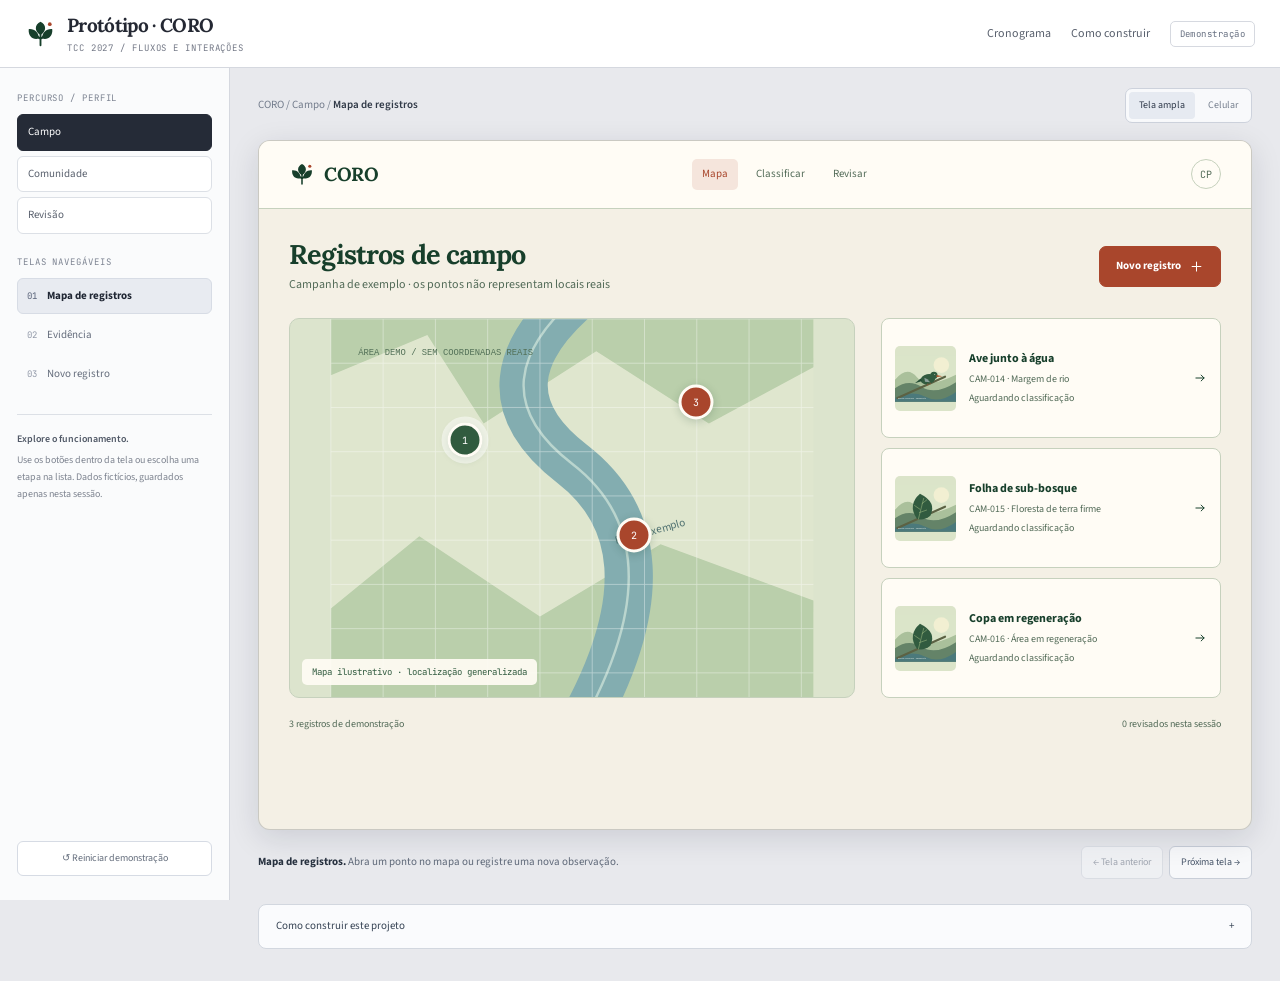
==== commit d06fc95d: "Adiciona protótipo navegável e simplifica agenda de entregas" ====
--- a/laboratorio-3d/index.html
+++ b/laboratorio-3d/index.html
@@ -1,22 +1 @@
-<!DOCTYPE html>
-<html lang="pt-BR"><head><meta charset="UTF-8"><meta name="viewport" content="width=device-width,initial-scale=1"><meta name="theme-color" content="#F4F0E5"><title>CORO · Laboratório 3D e guia de construção</title><meta name="description" content="Construa uma plataforma que transforma registros de campo em evidências revisáveis. Explore os dispositivos, a captura, a sincronização e a análise geográfica em uma mesma cena 3D."><link rel="icon" href="../identidade-visual/assets/simbolo.svg" type="image/svg+xml"><link rel="canonical" href="https://perabru.github.io/coro-amazonia/laboratorio-3d/"><link rel="stylesheet" href="style.css"><style>@font-face{font-family:'Lora';src:url('../identidade-visual/fontes/lora.woff') format('woff');font-display:swap;font-weight:100 900}
-@font-face{font-family:'Source Sans 3';src:url('../identidade-visual/fontes/source-sans-3.woff') format('woff');font-display:swap;font-weight:100 900}
-@font-face{font-family:'JetBrains Mono';src:url('../identidade-visual/fontes/jetbrains-mono.woff') format('woff');font-display:swap;font-weight:100 900}
-:root{--bg:#F4F0E5;--panel:#FFFCF5;--ink:#173F2B;--muted:#536B58;--line:#C6D1BD;--accent:#A9462C;--second:#315B3F;--paper:#F4F0E5;--dark:#173F2B;--accent-ink:#FFFFFF;--stage-accent:#F3B897;--display:'Lora';--body:'Source Sans 3';--mono:'JetBrains Mono'}</style><script type="importmap">{"imports":{"three":"./vendor/three.module.min.js"}}</script></head>
-<body data-project="coro-amazonia"><a class="skip" href="#como-fazer">Pular para o passo a passo</a>
-<header class="site-header"><div class="wrap header-inner"><a class="brand" href="../"><img src="../identidade-visual/assets/simbolo.svg" alt=""><span><strong>CORO</strong><small>Laboratório de projeto · 2027</small></span></a><nav class="nav-links" id="nav-links" aria-label="Navegação do laboratório"><a href="#explorar">Explorar 3D</a><a href="#como-fazer">Como fazer</a><a href="#componentes">Componentes</a><a href="#ligacoes">Ligações</a><a class="back-link" href="../">Cronograma <svg viewBox="0 0 24 24" fill="none" stroke="currentColor" stroke-width="1.6" stroke-linecap="round" stroke-linejoin="round" aria-hidden="true"><path d="M7 17 17 7M7 7h10v10"/></svg></a></nav><button class="menu-toggle" id="menu-toggle" aria-label="Abrir navegação" aria-controls="nav-links" aria-expanded="false"><svg viewBox="0 0 24 24" fill="none" stroke="currentColor" stroke-width="1.6" stroke-linecap="round" stroke-linejoin="round" aria-hidden="true"><path d="M4 6h16M4 12h16M4 18h16"/></svg></button></div></header>
-<main><section class="hero"><div class="wrap hero-grid"><div><span class="eyebrow">CORO · laboratório de evidências</span><h1>Da observação ao conhecimento.</h1><p class="lede">Construa uma plataforma que transforma registros de campo em evidências revisáveis. Explore os dispositivos, a captura, a sincronização e a análise geográfica em uma mesma cena 3D.</p><div class="hero-links"><a href="#explorar"><svg viewBox="0 0 24 24" fill="none" stroke="currentColor" stroke-width="1.6" stroke-linecap="round" stroke-linejoin="round" aria-hidden="true"><path d="m12 3 9 5v9l-9 5-9-5V8Z M3 8l9 5 9-5m-9 5v9m-5-17 10 5"/></svg>Explorar o modelo</a><a href="#como-fazer">Começar a construção <svg viewBox="0 0 24 24" fill="none" stroke="currentColor" stroke-width="1.6" stroke-linecap="round" stroke-linejoin="round" aria-hidden="true"><path d="M5 12h14m-6-6 6 6-6 6"/></svg></a></div></div><div class="hero-side"><div class="metric"><strong>8</strong><span>etapas práticas</span></div><div class="metric"><strong>GeoJSON</strong><span>dados espaciais</span></div><div class="metric"><strong>Revisão</strong><span>evidência e consenso</span></div></div></div></section>
-<div class="wrap"><section id="explorar" aria-labelledby="lab-title"><div class="lab-header"><div><span class="section-label">01 / Explorador interativo</span><h2 id="lab-title">Do registro em campo à evidência.</h2></div><p>Gire, desmonte e selecione uma peça.<br>As ligações acompanham cada movimento.</p></div>
-<div class="lab-frame" id="lab-frame"><div class="lab-topbar"><span class="live-label"><i class="status-dot" aria-hidden="true"></i><span id="viewer-status" role="status">PREPARANDO O MODELO 3D</span></span><span class="muted" id="part-counter">MODELO EDUCATIVO</span></div><div class="lab-body"><div class="stage-column"><div class="stage" id="stage"><canvas id="scene" tabindex="0" aria-label="Visualização 3D carregando"></canvas><div class="canvas-labels" id="label-layer"></div><div class="camera-tools"><div class="segmented" aria-label="Vistas da câmera"><button data-camera="perspective" aria-pressed="true">Perspectiva</button><button data-camera="front" aria-pressed="false">Frente</button><button data-camera="top" aria-pressed="false">Topo</button><button data-camera="side" aria-pressed="false">Lado</button></div><div class="camera-actions"><button id="zoom-in" aria-label="Aproximar" title="Aproximar"><svg viewBox="0 0 24 24" fill="none" stroke="currentColor" stroke-width="1.6" stroke-linecap="round" stroke-linejoin="round" aria-hidden="true"><path d="M12 5v14M5 12h14"/></svg></button><button id="zoom-out" aria-label="Afastar" title="Afastar"><svg viewBox="0 0 24 24" fill="none" stroke="currentColor" stroke-width="1.6" stroke-linecap="round" stroke-linejoin="round" aria-hidden="true"><path d="M5 12h14"/></svg></button><button id="fullscreen" aria-label="Tela cheia" title="Tela cheia" aria-pressed="false"><svg viewBox="0 0 24 24" fill="none" stroke="currentColor" stroke-width="1.6" stroke-linecap="round" stroke-linejoin="round" aria-hidden="true"><path d="M8 3H3v5m13-5h5v5M3 16v5h5m13-5v5h-5"/></svg></button></div></div><div class="stage-brand"><span>Montagem e funcionamento</span><strong>CORO</strong></div><div class="stage-badge"><span id="assembly-value">Montado</span><div id="assembly-caption">VISTA DE CONJUNTO</div></div><div class="viewer-message" id="viewer-message"><div><div class="loader-ring"></div><h3>Preparando o laboratório</h3><p>Carregando as peças e os controles da visualização 3D.</p></div></div><noscript><div class="viewer-message"><div><h3>Ative o JavaScript para explorar o 3D</h3><p>O guia completo de construção permanece disponível abaixo.</p></div></div></noscript></div><div class="stage-hint"><span><svg viewBox="0 0 24 24" fill="none" stroke="currentColor" stroke-width="1.6" stroke-linecap="round" stroke-linejoin="round" aria-hidden="true"><rect x="6" y="2" width="12" height="20" rx="6"/><path d="M12 2v7"/></svg>Arraste para girar · role para ampliar · dois dedos no celular</span><span class="keyboard-hint">Teclado: setas · + / − · E</span></div><div class="explosion-control"><button class="primary-button" id="explode-button"><svg viewBox="0 0 24 24" fill="none" stroke="currentColor" stroke-width="1.6" stroke-linecap="round" stroke-linejoin="round" aria-hidden="true"><path d="m12 3 10 5-10 5L2 8Zm-9 10 9 5 9-5M3 18l9 5 9-5"/></svg><span id="explode-label">Desmontar</span></button><div class="explosion-range"><label for="explode"><span>CONJUNTO</span><span>PEÇAS SEPARADAS</span></label><input type="range" id="explode" min="0" max="100" value="0" step="1" aria-label="Nível de desmontagem"></div><output id="explode-output" for="explode">0%</output></div><div class="viewer-controls"><button class="control-button" id="spin" aria-pressed="false"><svg viewBox="0 0 24 24" fill="none" stroke="currentColor" stroke-width="1.6" stroke-linecap="round" stroke-linejoin="round" aria-hidden="true"><path d="M20 7v5h-5M4 17v-5h5M5 8a7 7 0 0 1 12-3l3 3M4 16l3 3a7 7 0 0 0 12-3"/></svg>Girar</button><button class="control-button" id="wires" aria-pressed="true"><svg viewBox="0 0 24 24" fill="none" stroke="currentColor" stroke-width="1.6" stroke-linecap="round" stroke-linejoin="round" aria-hidden="true"><path d="M5 5h8a4 4 0 0 1 0 8H9a3 3 0 0 0 0 6h10"/><circle cx="3" cy="5" r="2"/><circle cx="21" cy="19" r="2"/></svg>Ligações</button><button class="control-button" id="labels" aria-pressed="false"><svg viewBox="0 0 24 24" fill="none" stroke="currentColor" stroke-width="1.6" stroke-linecap="round" stroke-linejoin="round" aria-hidden="true"><path d="M3 3h8l10 10-8 8L3 11Z"/><circle cx="7.5" cy="7.5" r="1.5"/></svg>Rótulos</button><button class="control-button" id="reset-view"><svg viewBox="0 0 24 24" fill="none" stroke="currentColor" stroke-width="1.6" stroke-linecap="round" stroke-linejoin="round" aria-hidden="true"><path d="M3 4v6h6M4 10a8 8 0 1 1 1 8"/></svg>Restaurar</button><button class="control-button" id="save-image"><svg viewBox="0 0 24 24" fill="none" stroke="currentColor" stroke-width="1.6" stroke-linecap="round" stroke-linejoin="round" aria-hidden="true"><path d="M3 7h4l2-3h6l2 3h4v14H3Z"/><circle cx="12" cy="13" r="4"/></svg>Salvar imagem</button></div></div>
-<aside class="inspector" aria-label="Inspeção do modelo"><div class="inspector-heading"><h3>Dentro do projeto</h3><span>SELECIONE</span></div><div class="inspector-tabs" role="tablist" aria-label="Inspecionar"><button id="tab-parts" role="tab" aria-controls="part-list" aria-selected="true"><span id="parts-count">Peças</span></button><button id="tab-connections" role="tab" aria-controls="connection-list" aria-selected="false" tabindex="-1"><span id="connections-count">Ligações</span></button></div><div class="part-list" id="part-list" role="tabpanel" aria-labelledby="tab-parts"></div><div class="connection-list" id="connection-list" role="tabpanel" aria-labelledby="tab-connections" hidden></div><div class="part-detail" id="part-detail"><span class="detail-kicker">Explore</span><h4>Selecione uma peça</h4><p>Conheça a função, o dispositivo de referência e as dimensões de cada componente.</p></div><div class="tour-nav"><button id="tour-prev" aria-label="Componente anterior"><svg viewBox="0 0 24 24" fill="none" stroke="currentColor" stroke-width="1.6" stroke-linecap="round" stroke-linejoin="round" aria-hidden="true"><path d="m15 5-7 7 7 7"/></svg>Anterior</button><span id="tour-position">— / —</span><button id="tour-next" aria-label="Próximo componente">Próxima<svg viewBox="0 0 24 24" fill="none" stroke="currentColor" stroke-width="1.6" stroke-linecap="round" stroke-linejoin="round" aria-hidden="true"><path d="m9 5 7 7-7 7"/></svg></button></div></aside></div></div>
-<div class="model-note"><svg viewBox="0 0 24 24" fill="none" stroke="currentColor" stroke-width="1.6" stroke-linecap="round" stroke-linejoin="round" aria-hidden="true"><circle cx="12" cy="12" r="10"/><path d="M12 11v6m0-11v2"/></svg><p id="model-note-text">O celular, a estação de trabalho e a câmera de campo representam meios de coleta e análise. As conexões são fluxos de dados, não esquemas elétricos. O consenso organiza observações; a avaliação oficial do risco de extinção pertence às fontes e aos especialistas responsáveis.</p></div><p class="sr-only" id="selection-announcement" aria-live="polite"></p></section>
-<section class="section" id="como-fazer" aria-labelledby="workflow-title"><div class="section-heading"><div><span class="section-label">02 / Da ideia ao ensaio</span><h2 id="workflow-title">Como fazer o projeto.</h2></div><p>Avance por etapas, registre o que foi testado e confira cada resultado. As marcações ficam salvas neste navegador.</p></div><div class="section-rule"></div><div class="workflow"><aside class="workflow-nav" aria-label="Etapas de construção"><div class="progress-heading"><span>SEU PROGRESSO</span><span id="progress-text">0 de 8 etapas</span></div><div class="progress-track"><span id="progress-bar"></span></div><nav><a href="#etapa-1"><span>01</span><span>Defina o recorte e o esforço</span></a><a href="#etapa-2"><span>02</span><span>Construa o formulário de coleta</span></a><a href="#etapa-3"><span>03</span><span>Sincronize sem perder a origem</span></a><a href="#etapa-4"><span>04</span><span>Organize uma revisão independente</span></a><a href="#etapa-5"><span>05</span><span>Acrescente o contexto espacial</span></a><a href="#etapa-6"><span>06</span><span>Compare consenso com referência</span></a><a href="#etapa-7"><span>07</span><span>Teste o fluxo em uma campanha piloto</span></a><a href="#etapa-8"><span>08</span><span>Publique um conjunto rastreável</span></a></nav><button class="reset-progress" id="reset-progress">Limpar marcações</button></aside><div><article class="step" id="etapa-1"><div class="step-title"><span class="step-number">01</span><div class="step-title-content"><p class="step-kicker">Pergunta de pesquisa</p><h3>Defina o recorte e o esforço</h3></div><label class="check-button"><input type="checkbox" data-step-check="etapa-1" aria-label="Marcar etapa 1: Defina o recorte e o esforço"><span>Concluída</span></label></div><p>Escolha uma campanha pequena com pergunta, grupo taxonômico e área definidos. A utilidade dos dados depende de saber como foram observados.</p><ul><li>Descreva unidade amostral, duração, horários e método. Registre também visitas ou períodos em que não houve observação.</li><li>Escolha quais evidências serão coletadas: fotografia, áudio, anotação e coordenada. Defina quem revisa e quais identificações são aceitáveis.</li><li>Registre autorização de acesso e uso dos dados. Combine como tratar registros de espécies sensíveis antes da publicação.</li><li>Preencha o protocolo de campo e crie identificadores para campanha, ponto, visita e evidência.</li></ul><div class="acceptance"><strong>Como conferir</strong>Uma pessoa de fora entende onde, quando e como cada registro será obtido.</div><button class="control-button step-view" data-view-parts="phone_frame,field_camera,workstation"><svg viewBox="0 0 24 24" fill="none" stroke="currentColor" stroke-width="1.6" stroke-linecap="round" stroke-linejoin="round" aria-hidden="true"><path d="m12 3 9 5v9l-9 5-9-5V8Z M3 8l9 5 9-5m-9 5v9m-5-17 10 5"/></svg>Ver esta etapa no 3D</button></article><article class="step" id="etapa-2"><div class="step-title"><span class="step-number">02</span><div class="step-title-content"><p class="step-kicker">Captura móvel</p><h3>Construa o formulário de coleta</h3></div><label class="check-button"><input type="checkbox" data-step-check="etapa-2" aria-label="Marcar etapa 2: Construa o formulário de coleta"><span>Concluída</span></label></div><p>Faça o formulário funcionar em campo e em conexão instável. Um registro deve conservar o original e o contexto de aquisição.</p><ul><li>Solicite data/hora, coordenada, sistema de referência, precisão informada, autor, método e campanha. Permita corrigir um campo com justificativa.</li><li>Capture a imagem com identificação única e preserve o original. Miniaturas e imagens comprimidas devem apontar para ele.</li><li>Mostre ao coletor a precisão disponível e a condição do registro. Uma coordenada sem contexto não deve aparecer como localização exata.</li><li>Salve rascunhos e fila local em IndexedDB. Mostre pendente, enviado e confirmado; fechar a tela não deve apagar o trabalho ainda não sincronizado.</li></ul><div class="acceptance"><strong>Como conferir</strong>Um registro feito sem rede reaparece ao reabrir o formulário e mantém imagem e metadados.</div><button class="control-button step-view" data-view-parts="phone_frame,phone_display,phone_board,phone_battery"><svg viewBox="0 0 24 24" fill="none" stroke="currentColor" stroke-width="1.6" stroke-linecap="round" stroke-linejoin="round" aria-hidden="true"><path d="m12 3 9 5v9l-9 5-9-5V8Z M3 8l9 5 9-5m-9 5v9m-5-17 10 5"/></svg>Ver esta etapa no 3D</button></article><article class="step" id="etapa-3"><div class="step-title"><span class="step-number">03</span><div class="step-title-content"><p class="step-kicker">Ingestão</p><h3>Sincronize sem perder a origem</h3></div><label class="check-button"><input type="checkbox" data-step-check="etapa-3" aria-label="Marcar etapa 3: Sincronize sem perder a origem"><span>Concluída</span></label></div><p>Ao receber a observação, a API precisa confirmar integridade e autoria antes de torná-la disponível para revisão.</p><ul><li>Envie registro e mídia com identificadores estáveis. Repetir o envio da mesma evidência deve atualizar o estado, não criar uma cópia.</li><li>Valide formato, tamanho, campos obrigatórios e coordenadas. Grave original, checksum e registro das transformações.</li><li>Guarde metadados e relações no PostgreSQL/PostGIS; mantenha as mídias em armazenamento de objetos com controle de acesso.</li><li>Separe localização de trabalho e localização pública. A versão generalizada deve registrar que foi generalizada e com qual incerteza.</li></ul><div class="acceptance"><strong>Como conferir</strong>A confirmação do servidor identifica a evidência única e a mídia correspondente, mesmo depois de uma repetição do envio.</div><button class="control-button step-view" data-view-parts="phone_display,storage,workstation"><svg viewBox="0 0 24 24" fill="none" stroke="currentColor" stroke-width="1.6" stroke-linecap="round" stroke-linejoin="round" aria-hidden="true"><path d="m12 3 9 5v9l-9 5-9-5V8Z M3 8l9 5 9-5m-9 5v9m-5-17 10 5"/></svg>Ver esta etapa no 3D</button></article><article class="step" id="etapa-4"><div class="step-title"><span class="step-number">04</span><div class="step-title-content"><p class="step-kicker">Inteligência coletiva</p><h3>Organize uma revisão independente</h3></div><label class="check-button"><input type="checkbox" data-step-check="etapa-4" aria-label="Marcar etapa 4: Organize uma revisão independente"><span>Concluída</span></label></div><p>Colete decisões individuais antes de mostrar o resultado do grupo, quando isso fizer parte do desenho do estudo. Preserve dúvida e discordância como informação.</p><ul><li>Crie tarefas de avaliação com evidência, táxon candidato, resposta e grau de confiança. Permita marcar qualidade insuficiente e identificação inconclusiva.</li><li>Imponha unicidade por avaliador e evidência. Registre alterações de voto, em vez de contar a mesma pessoa várias vezes.</li><li>Comece com pesos iguais; qualquer peso diferente precisa de regra e validação. Separe confiança autodeclarada de acerto observado.</li><li>Execute consenso.py para estudar a agregação sintética. O rótulo ausência desse exercício significa voto sobre a evidência; não prova ausência de uma espécie no ambiente.</li></ul><div class="code-block"><div class="code-top"><span>bash</span><button class="copy-code" data-copy-code="code-etapa-4"><svg viewBox="0 0 24 24" fill="none" stroke="currentColor" stroke-width="1.6" stroke-linecap="round" stroke-linejoin="round" aria-hidden="true"><rect x="8" y="8" width="13" height="13" rx="2"/><path d="M16 8V3H3v13h5"/></svg>Copiar código</button></div><pre><code id="code-etapa-4">cd materiais
-python consenso.py</code></pre></div><div class="acceptance"><strong>Como conferir</strong>Um resultado pode ser auditado até os votos originais e não oculta a categoria indeterminada.</div><button class="control-button step-view" data-view-parts="workstation,phone_display"><svg viewBox="0 0 24 24" fill="none" stroke="currentColor" stroke-width="1.6" stroke-linecap="round" stroke-linejoin="round" aria-hidden="true"><path d="m12 3 9 5v9l-9 5-9-5V8Z M3 8l9 5 9-5m-9 5v9m-5-17 10 5"/></svg>Ver esta etapa no 3D</button></article><article class="step" id="etapa-5"><div class="step-title"><span class="step-number">05</span><div class="step-title-content"><p class="step-kicker">Mapas e camadas</p><h3>Acrescente o contexto espacial</h3></div><label class="check-button"><input type="checkbox" data-step-check="etapa-5" aria-label="Marcar etapa 5: Acrescente o contexto espacial"><span>Concluída</span></label></div><p>Relacione evidências com camadas de habitat sem misturar escala, data ou significado. Um mapa bonito precisa de uma transformação espacial correta.</p><ul><li>Abra amostra_demo.geojson para estudar a estrutura e depois importe os dados próprios. Verifique longitude, latitude e sistema de referência.</li><li>Selecione camadas do TerraBrasilis adequadas à pergunta, registrando produto, versão, período, resolução e data de obtenção.</li><li>Ao cruzar geometrias, transforme coordenadas quando necessário. Atribuir um SRID não reprojeta os números; trate essa diferença explicitamente.</li><li>Mantenha camadas orbitais, observações e resultados de revisão como entidades distintas, ligadas por área e período documentados.</li></ul><div class="acceptance"><strong>Como conferir</strong>A camada coincide com pontos de referência conhecidos, e cada sobreposição informa data e escala.</div><button class="control-button step-view" data-view-parts="workstation,storage"><svg viewBox="0 0 24 24" fill="none" stroke="currentColor" stroke-width="1.6" stroke-linecap="round" stroke-linejoin="round" aria-hidden="true"><path d="m12 3 9 5v9l-9 5-9-5V8Z M3 8l9 5 9-5m-9 5v9m-5-17 10 5"/></svg>Ver esta etapa no 3D</button></article><article class="step" id="etapa-6"><div class="step-title"><span class="step-number">06</span><div class="step-title-content"><p class="step-kicker">Analisar</p><h3>Compare consenso com referência</h3></div><label class="check-button"><input type="checkbox" data-step-check="etapa-6" aria-label="Marcar etapa 6: Compare consenso com referência"><span>Concluída</span></label></div><p>Avalie se o processo ajuda a organizar evidências. Use um conjunto revisado por especialista e registre os desacordos que ainda existem.</p><ul><li>Separe campanhas ou localidades entre desenvolvimento e avaliação. Evite colocar imagens quase idênticas do mesmo evento nos dois conjuntos.</li><li>Calcule resultados por classe, qualidade e origem; apresente tamanho da amostra, erro e proporção de casos inconclusivos.</li><li>Relacione presença observada ao esforço de amostragem. Um registro ausente pode resultar de falta de detecção.</li><li>Quando exibir categoria de risco, mantenha fonte institucional, data e versão próprias. Não calcule essa categoria a partir da votação do aplicativo.</li></ul><div class="acceptance"><strong>Como conferir</strong>O relatório distingue identificação, detecção, consenso e risco oficial, com evidências para cada campo.</div><button class="control-button step-view" data-view-parts="workstation,field_camera"><svg viewBox="0 0 24 24" fill="none" stroke="currentColor" stroke-width="1.6" stroke-linecap="round" stroke-linejoin="round" aria-hidden="true"><path d="m12 3 9 5v9l-9 5-9-5V8Z M3 8l9 5 9-5m-9 5v9m-5-17 10 5"/></svg>Ver esta etapa no 3D</button></article><article class="step" id="etapa-7"><div class="step-title"><span class="step-number">07</span><div class="step-title-content"><p class="step-kicker">Validar no contexto</p><h3>Teste o fluxo em uma campanha piloto</h3></div><label class="check-button"><input type="checkbox" data-step-check="etapa-7" aria-label="Marcar etapa 7: Teste o fluxo em uma campanha piloto"><span>Concluída</span></label></div><p>Uma coleta curta e controlada revela problemas que dados prontos não mostram: bateria, precisão, conectividade e qualidade da fotografia.</p><ul><li>Teste o formulário com rede disponível, indisponível e intermitente; confira retomada e contagem de registros.</li><li>Compare uma amostra do banco com os originais e o diário. Confira fuso, coordenada, metadados e vínculos.</li><li>Se usar armadilha fotográfica, registre posição, configuração, instalação, retirada e tempo efetivo de operação. O equipamento é opcional e depende do desenho amostral.</li><li>Teste papéis de coletor, avaliador e revisor. A localização restrita não deve vazar pela API, miniatura, exportação ou metadado público.</li></ul><div class="acceptance"><strong>Como conferir</strong>O piloto termina com registros conciliados e uma lista de correções baseada em falhas observadas.</div><button class="control-button step-view" data-view-parts="phone_display,field_camera,storage"><svg viewBox="0 0 24 24" fill="none" stroke="currentColor" stroke-width="1.6" stroke-linecap="round" stroke-linejoin="round" aria-hidden="true"><path d="m12 3 9 5v9l-9 5-9-5V8Z M3 8l9 5 9-5m-9 5v9m-5-17 10 5"/></svg>Ver esta etapa no 3D</button></article><article class="step" id="etapa-8"><div class="step-title"><span class="step-number">08</span><div class="step-title-content"><p class="step-kicker">Entregar</p><h3>Publique um conjunto rastreável</h3></div><label class="check-button"><input type="checkbox" data-step-check="etapa-8" aria-label="Marcar etapa 8: Publique um conjunto rastreável"><span>Concluída</span></label></div><p>A entrega deve permitir reconstituir o resultado desde a evidência original. Mostre também as decisões que ficaram inconclusivas.</p><ul><li>Documente esquema do banco, regras de sincronização e permissões. Entregue um conjunto de demonstração que possa ser compartilhado.</li><li>Exporte dados com identificadores, unidades, coordenadas permitidas e fontes. Registre a versão da camada e do algoritmo de consenso.</li><li>Prepare mapa, tabela de resultados, exemplos de discordância e roteiro de revisão. Explique o papel do especialista.</li><li>Na monografia e no artigo, descreva amostragem, avaliação e limitações; resultados dos CSV sintéticos não são observações da Amazônia.</li></ul><div class="acceptance"><strong>Como conferir</strong>Outra equipe consegue localizar a origem de um ponto do mapa e repetir seu processamento.</div><button class="control-button step-view" data-view-parts="workstation,storage,phone_display"><svg viewBox="0 0 24 24" fill="none" stroke="currentColor" stroke-width="1.6" stroke-linecap="round" stroke-linejoin="round" aria-hidden="true"><path d="m12 3 9 5v9l-9 5-9-5V8Z M3 8l9 5 9-5m-9 5v9m-5-17 10 5"/></svg>Ver esta etapa no 3D</button></article></div></div></section>
-<section class="section" id="componentes" aria-labelledby="components-title"><div class="section-heading"><div><span class="section-label">03 / Bancada e materiais</span><h2 id="components-title">O que você vai usar.</h2></div><p>Dispositivos de referência, papel de cada item e documentação para conferir a escolha antes de montar.</p></div><div class="table-shell"><table class="data-table"><thead><tr><th>Componente / referência</th><th>Qtd.</th><th>Função e seleção</th><th>Fonte técnica</th></tr></thead><tbody><tr><td><strong>Coleta móvel</strong><small>Smartphone com câmera e GNSS; iPhone 15 na referência visual</small></td><td>1</td><td>Formulário, fotografia, coordenada e fila local.<small>O aparelho real pode variar; registre precisão e contexto.</small></td><td><a href="https://support.apple.com/pt-br/111831" target="_blank" rel="noopener noreferrer">Referência externa Apple ↗</a></td></tr><tr><td><strong>Estação de análise</strong><small>Computador para Python e GIS</small></td><td>1</td><td>Revisão, mapas e avaliação dos resultados.<small>Dimensionar conforme imagens e recorte espacial; começar pequeno.</small></td><td><a href="https://www.qgis.org/" target="_blank" rel="noopener noreferrer">QGIS ↗</a></td></tr><tr><td><strong>Câmera de campo</strong><small>Armadilha fotográfica representativa</small></td><td>Opcional</td><td>Registro independente por ponto e campanha.<small>A seleção depende do desenho amostral e do esforço registrado.</small></td><td><a href="https://docs.gbif.org/camera-trap-guide/en/" target="_blank" rel="noopener noreferrer">Guia de dados de armadilhas ↗</a></td></tr><tr><td><strong>Energia em campo</strong><small>Power bank e cabos compatíveis</small></td><td>1 conjunto</td><td>Continuidade do dispositivo móvel.<small>Medir autonomia na campanha piloto, incluindo câmera e GNSS.</small></td><td><a href="https://support.apple.com/pt-br/111831" target="_blank" rel="noopener noreferrer">Dispositivo de referência ↗</a></td></tr><tr><td><strong>Preservação</strong><small>Armazenamento de objetos e cópia independente</small></td><td>1 conjunto</td><td>Originais e recuperação do conjunto.<small>Verificar integridade e testar restauração.</small></td><td><a href="https://docs.aws.amazon.com/AmazonS3/latest/userguide/using-presigned-url.html" target="_blank" rel="noopener noreferrer">Armazenamento de objetos ↗</a></td></tr><tr><td><strong>Contexto orbital</strong><small>Camadas INPE/TerraBrasilis</small></td><td>Por recorte</td><td>Contexto de cobertura e mudança da vegetação.<small>Registrar produto, versão e período; não requer possuir satélite.</small></td><td><a href="https://terrabrasilis.dpi.inpe.br/" target="_blank" rel="noopener noreferrer">TerraBrasilis ↗</a></td></tr><tr><td><strong>Referência taxonômica</strong><small>Revisão especializada e fontes institucionais</small></td><td>Equipe parceira</td><td>Conferência de rótulos e interpretação.<small>Separar observação, consenso e categoria oficial.</small></td><td><a href="https://nrl.iucnredlist.org/resources/categories-and-criteria" target="_blank" rel="noopener noreferrer">Categorias e critérios IUCN ↗</a></td></tr></tbody></table></div></section>
-<section class="section" id="ligacoes" aria-labelledby="connections-title"><div class="section-heading"><div><span class="section-label">04 / Conexões do sistema</span><h2 id="connections-title">De onde vem. Para onde vai.</h2></div></div><div class="connections-top"><p>As ligações representam o caminho dos dados entre dispositivos e serviços. Selecione uma delas no modelo para acompanhar a origem e o destino.</p><button class="control-button" id="show-connections"><svg viewBox="0 0 24 24" fill="none" stroke="currentColor" stroke-width="1.6" stroke-linecap="round" stroke-linejoin="round" aria-hidden="true"><path d="M5 5h8a4 4 0 0 1 0 8H9a3 3 0 0 0 0 6h10"/><circle cx="3" cy="5" r="2"/><circle cx="21" cy="19" r="2"/></svg>Inspecionar ligações no 3D</button></div><div class="table-shell"><table class="data-table"><thead><tr><th>Origem</th><th>Destino</th><th>Sinal / protocolo</th><th>Como integrar</th></tr></thead><tbody><tr><td><strong>Celular / câmera de campo</strong></td><td>Arquivo original</td><td><span class="connection-type">Imagem + metadados</span></td><td>Identificador, horário, ponto, método e esforço; a câmera pode importar por cartão.</td></tr><tr><td><strong>Formulário offline</strong></td><td>Fila local</td><td><span class="connection-type">IndexedDB</span></td><td>Rascunho persistido com estado de sincronização.</td></tr><tr><td><strong>Fila local</strong></td><td>API de evidências</td><td><span class="connection-type">HTTPS · sincronização</span></td><td>ID estável, repetição idempotente e confirmação de integridade.</td></tr><tr><td><strong>API</strong></td><td>PostGIS + armazenamento</td><td><span class="connection-type">Metadados e mídia</span></td><td>Geometria e relações no banco; originais preservados por chave.</td></tr><tr><td><strong>Avaliadores</strong></td><td>Revisão / consenso</td><td><span class="connection-type">Votos rastreáveis</span></td><td>Um avaliador por evidência; dúvida e revisão registradas.</td></tr><tr><td><strong>INPE / TerraBrasilis</strong></td><td>Estação GIS</td><td><span class="connection-type">Camadas geográficas</span></td><td>Arquivo oficial com produto, período, versão e CRS.</td></tr><tr><td><strong>Conjunto revisado</strong></td><td>Mapa público / exportação</td><td><span class="connection-type">Dados autorizados</span></td><td>Localização generalizada quando necessário; risco com fonte institucional.</td></tr></tbody></table></div><p class="connections-caption">O celular, a estação de trabalho e a câmera de campo representam meios de coleta e análise. As conexões são fluxos de dados, não esquemas elétricos. O consenso organiza observações; a avaliação oficial do risco de extinção pertence às fontes e aos especialistas responsáveis.</p></section>
-<section class="section" id="ferramentas"><div class="section-heading"><div><span class="section-label">05 / Ferramentas de trabalho</span><h2>O software que liga as partes.</h2></div><p>Cada ferramenta tem uma função na construção. Os links levam à documentação original.</p></div><div class="stack-grid"><a class="stack-item" href="https://developer.mozilla.org/en-US/docs/Web/API/IndexedDB_API" target="_blank" rel="noopener noreferrer"><svg viewBox="0 0 24 24" fill="none" stroke="currentColor" stroke-width="1.6" stroke-linecap="round" stroke-linejoin="round" aria-hidden="true"><path d="M7 17 17 7M7 7h10v10"/></svg><h3>React + IndexedDB</h3><p>Formulário móvel e sincronização pendente.</p></a><a class="stack-item" href="https://fastapi.tiangolo.com/" target="_blank" rel="noopener noreferrer"><svg viewBox="0 0 24 24" fill="none" stroke="currentColor" stroke-width="1.6" stroke-linecap="round" stroke-linejoin="round" aria-hidden="true"><path d="M7 17 17 7M7 7h10v10"/></svg><h3>FastAPI + PostGIS</h3><p>Evidências, revisões e consultas espaciais.</p></a><a class="stack-item" href="https://geopandas.org/" target="_blank" rel="noopener noreferrer"><svg viewBox="0 0 24 24" fill="none" stroke="currentColor" stroke-width="1.6" stroke-linecap="round" stroke-linejoin="round" aria-hidden="true"><path d="M7 17 17 7M7 7h10v10"/></svg><h3>GeoPandas + Rasterio</h3><p>Preparação de vetores e rasters.</p></a><a class="stack-item" href="https://maplibre.org/maplibre-gl-js/docs/" target="_blank" rel="noopener noreferrer"><svg viewBox="0 0 24 24" fill="none" stroke="currentColor" stroke-width="1.6" stroke-linecap="round" stroke-linejoin="round" aria-hidden="true"><path d="M7 17 17 7M7 7h10v10"/></svg><h3>MapLibre GL JS</h3><p>Mapa e camadas de contexto.</p></a><a class="stack-item" href="https://scikit-learn.org/stable/" target="_blank" rel="noopener noreferrer"><svg viewBox="0 0 24 24" fill="none" stroke="currentColor" stroke-width="1.6" stroke-linecap="round" stroke-linejoin="round" aria-hidden="true"><path d="M7 17 17 7M7 7h10v10"/></svg><h3>Python + scikit-learn</h3><p>Consenso e avaliação com conjuntos separados.</p></a></div></section>
-<section class="section" id="validacao"><div class="section-heading"><div><span class="section-label">06 / Critérios de entrega</span><h2>Construa. Meça. Demonstre.</h2></div></div><div class="quality-grid"><div><h3>O que precisa funcionar</h3><ul class="quality-list"><li><svg viewBox="0 0 24 24" fill="none" stroke="currentColor" stroke-width="1.6" stroke-linecap="round" stroke-linejoin="round" aria-hidden="true"><path d="m5 12 4 4L19 6"/></svg><span>Toda coordenada possui contexto e incerteza conhecida ou declarada desconhecida.</span></li><li><svg viewBox="0 0 24 24" fill="none" stroke="currentColor" stroke-width="1.6" stroke-linecap="round" stroke-linejoin="round" aria-hidden="true"><path d="m5 12 4 4L19 6"/></svg><span>Sincronizar duas vezes não duplica uma observação.</span></li><li><svg viewBox="0 0 24 24" fill="none" stroke="currentColor" stroke-width="1.6" stroke-linecap="round" stroke-linejoin="round" aria-hidden="true"><path d="m5 12 4 4L19 6"/></svg><span>Uma pessoa não é contada como vários avaliadores.</span></li><li><svg viewBox="0 0 24 24" fill="none" stroke="currentColor" stroke-width="1.6" stroke-linecap="round" stroke-linejoin="round" aria-hidden="true"><path d="m5 12 4 4L19 6"/></svg><span>Ausência de observação não é tratada automaticamente como ausência da espécie.</span></li><li><svg viewBox="0 0 24 24" fill="none" stroke="currentColor" stroke-width="1.6" stroke-linecap="round" stroke-linejoin="round" aria-hidden="true"><path d="m5 12 4 4L19 6"/></svg><span>Categoria de risco tem fonte e data independentes do consenso.</span></li></ul></div><div><h3>O que apresentar</h3><ul class="quality-list"><li><svg viewBox="0 0 24 24" fill="none" stroke="currentColor" stroke-width="1.6" stroke-linecap="round" stroke-linejoin="round" aria-hidden="true"><path d="M14 2H5v20h14V7Zm0 0v6h5M8 12h8m-8 4h6"/></svg><span>Protocolo de campo e dicionário de dados.</span></li><li><svg viewBox="0 0 24 24" fill="none" stroke="currentColor" stroke-width="1.6" stroke-linecap="round" stroke-linejoin="round" aria-hidden="true"><path d="M14 2H5v20h14V7Zm0 0v6h5M8 12h8m-8 4h6"/></svg><span>Formulário com fila local e sincronização demonstrada.</span></li><li><svg viewBox="0 0 24 24" fill="none" stroke="currentColor" stroke-width="1.6" stroke-linecap="round" stroke-linejoin="round" aria-hidden="true"><path d="M14 2H5v20h14V7Zm0 0v6h5M8 12h8m-8 4h6"/></svg><span>Banco geográfico e originais rastreáveis.</span></li><li><svg viewBox="0 0 24 24" fill="none" stroke="currentColor" stroke-width="1.6" stroke-linecap="round" stroke-linejoin="round" aria-hidden="true"><path d="M14 2H5v20h14V7Zm0 0v6h5M8 12h8m-8 4h6"/></svg><span>Revisão individual, consenso e comparação com especialista.</span></li><li><svg viewBox="0 0 24 24" fill="none" stroke="currentColor" stroke-width="1.6" stroke-linecap="round" stroke-linejoin="round" aria-hidden="true"><path d="M14 2H5v20h14V7Zm0 0v6h5M8 12h8m-8 4h6"/></svg><span>Mapa com origem, escala e publicação espacial controlada.</span></li></ul></div></div></section>
-<section class="section" id="arquivos"><div class="section-heading"><div><span class="section-label">07 / Continue a construção</span><h2>Arquivos na bancada.</h2></div><p>Materiais do projeto, exercícios e arquivos que podem ser adaptados pela equipe.</p></div><div class="resource-grid"><a class="resource" href="../materiais/kit-estudos-coro.zip"><svg viewBox="0 0 24 24" fill="none" stroke="currentColor" stroke-width="1.6" stroke-linecap="round" stroke-linejoin="round" aria-hidden="true"><path d="M12 3v12m-5-5 5 5 5-5M4 17v4h16v-4"/></svg><div><h3>Kit de estudos</h3><p>GeoJSON, observações sintéticas e exercícios.</p></div></a><a class="resource" href="../materiais/protocolo_campo.md"><svg viewBox="0 0 24 24" fill="none" stroke="currentColor" stroke-width="1.6" stroke-linecap="round" stroke-linejoin="round" aria-hidden="true"><path d="M14 2H5v20h14V7Zm0 0v6h5M8 12h8m-8 4h6"/></svg><div><h3>Protocolo de campo</h3><p>Campos e regras para coleta e revisão.</p></div></a><a class="resource" href="../materiais/consenso.py"><svg viewBox="0 0 24 24" fill="none" stroke="currentColor" stroke-width="1.6" stroke-linecap="round" stroke-linejoin="round" aria-hidden="true"><path d="M14 2H5v20h14V7Zm0 0v6h5M8 12h8m-8 4h6"/></svg><div><h3>Algoritmo didático de consenso</h3><p>Votação ponderada sobre o conjunto sintético.</p></div></a><a class="resource" href="../materiais/amostra_demo.geojson"><svg viewBox="0 0 24 24" fill="none" stroke="currentColor" stroke-width="1.6" stroke-linecap="round" stroke-linejoin="round" aria-hidden="true"><path d="M14 2H5v20h14V7Zm0 0v6h5M8 12h8m-8 4h6"/></svg><div><h3>Amostra geográfica</h3><p>Estrutura de dados para exploração local.</p></div></a><a class="resource" href="../materiais/bom.csv"><svg viewBox="0 0 24 24" fill="none" stroke="currentColor" stroke-width="1.6" stroke-linecap="round" stroke-linejoin="round" aria-hidden="true"><path d="M14 2H5v20h14V7Zm0 0v6h5M8 12h8m-8 4h6"/></svg><div><h3>BOM editável</h3><p>Inventário proposto para a campanha.</p></div></a><a class="resource" href="../identidade-visual/"><svg viewBox="0 0 24 24" fill="none" stroke="currentColor" stroke-width="1.6" stroke-linecap="round" stroke-linejoin="round" aria-hidden="true"><path d="M14 2H5v20h14V7Zm0 0v6h5M8 12h8m-8 4h6"/></svg><div><h3>Guia de identidade visual</h3><p>Cores, tipografia, marcas e modelos de apresentação.</p></div></a><a class="resource" href="https://github.com/perabru/coro-amazonia/tree/main/laboratorio-3d"><svg viewBox="0 0 24 24" fill="none" stroke="currentColor" stroke-width="1.6" stroke-linecap="round" stroke-linejoin="round" aria-hidden="true"><path d="m8 5-6 7 6 7m8-14 6 7-6 7M14 3l-4 18"/></svg><div><h3>Código da modelagem 3D</h3><p>Geometrias, interações, conteúdo e bibliotecas versionadas.</p></div></a></div></section>
-<section class="section" id="duvidas"><div class="section-heading"><div><span class="section-label">08 / Decisões de projeto</span><h2>Antes do próximo passo.</h2></div></div><div class="faq"><details><summary>O aplicativo declara que uma espécie está em extinção?</summary><p>Não a partir de votos. A interface pode apresentar uma avaliação institucional com fonte e data; consenso de uma observação e categoria de risco são informações diferentes.</p></details><details><summary>Preciso de câmera orbital própria?</summary><p>Não. O projeto utiliza camadas e dados existentes com origem documentada. Smartphone e câmera de campo atendem à coleta terrestre, conforme o protocolo.</p></details><details><summary>Se ninguém viu a espécie, ela está ausente?</summary><p>Não necessariamente. O resultado depende de esforço, método e chance de detecção. Registre o que foi observado e as condições da amostragem.</p></details><details><summary>A montagem 3D exige abrir o celular?</summary><p>Não. A separação das camadas é didática; o projeto utiliza câmera, localização e navegador sem modificar o dispositivo.</p></details></div></section>
-<section class="section" id="referencias"><div class="section-heading"><div><span class="section-label">09 / Documentação consultada</span><h2>Fontes para conferir e aprofundar.</h2></div></div><ol class="reference-list"><li><div><a href="https://docs.gbif.org/georeferencing-best-practices/1.0/en/" target="_blank" rel="noopener noreferrer">GBIF · georreferenciamento ↗</a><p>Coordenadas, sistema de referência e incerteza.</p></div></li><li><div><a href="https://docs.gbif.org/camera-trap-guide/en/" target="_blank" rel="noopener noreferrer">GBIF · armadilhas fotográficas ↗</a><p>Campanhas, esforço e organização dos registros.</p></div></li><li><div><a href="https://docs.gbif.org/sensitive-species-best-practices/master/en/" target="_blank" rel="noopener noreferrer">GBIF · dados de espécies sensíveis ↗</a><p>Generalização espacial documentada.</p></div></li><li><div><a href="https://terrabrasilis.dpi.inpe.br/" target="_blank" rel="noopener noreferrer">INPE · TerraBrasilis ↗</a><p>Camadas oficiais e contexto de cobertura.</p></div></li><li><div><a href="https://www.postgis.net/docs/manual-dev/br/ST_Transform.html" target="_blank" rel="noopener noreferrer">PostGIS · ST_Transform ↗</a><p>Transformação de coordenadas entre sistemas.</p></div></li><li><div><a href="https://nrl.iucnredlist.org/resources/categories-and-criteria" target="_blank" rel="noopener noreferrer">IUCN · categorias e critérios ↗</a><p>Referência para distinguir risco oficial de consenso de observação.</p></div></li><li><div><a href="https://support.apple.com/pt-br/111831" target="_blank" rel="noopener noreferrer">Apple — iPhone 15: especificações técnicas ↗</a><p>Referência dimensional e visual para a modelagem educativa.</p></div></li></ol></section></div></main>
-<footer class="site-footer"><div class="wrap footer-inner"><div><strong>CORO</strong><br>Laboratório de projeto · TCC 2027 · Bruno Michel Pera</div><div class="footer-links"><a href="../">Cronograma</a><a href="../briefing.html">Briefing técnico</a><a href="../identidade-visual/">Identidade visual</a><a href="https://github.com/perabru/coro-amazonia">GitHub <svg viewBox="0 0 24 24" fill="none" stroke="currentColor" stroke-width="1.6" stroke-linecap="round" stroke-linejoin="round" aria-hidden="true"><path d="M7 17 17 7M7 7h10v10"/></svg></a></div></div></footer><div class="toast" id="toast" role="status"></div><script id="project-data" type="application/json">{"slug": "coro-amazonia", "name": "CORO", "colors": {"bg": "#F4F0E5", "panel": "#FFFCF5", "ink": "#173F2B", "muted": "#536B58", "line": "#C6D1BD", "accent": "#A9462C", "second": "#315B3F", "paper": "#F4F0E5", "dark": "#173F2B"}, "fonts": {"display": "Lora", "body": "Source Sans 3", "mono": "JetBrains Mono"}, "stageAccent": "#F3B897"}</script><script type="module" src="viewer.js"></script></body></html>+<!doctype html><html lang="pt-BR"><head><meta charset="utf-8"><meta name="viewport" content="width=device-width,initial-scale=1"><meta http-equiv="refresh" content="0;url=../prototipo/"><title>Protótipo · CORO</title></head><body><h1>Protótipo · CORO</h1><p>A demonstração deste software agora usa telas navegáveis.</p><p><a href="../prototipo/">Abrir o protótipo interativo</a></p></body></html>
